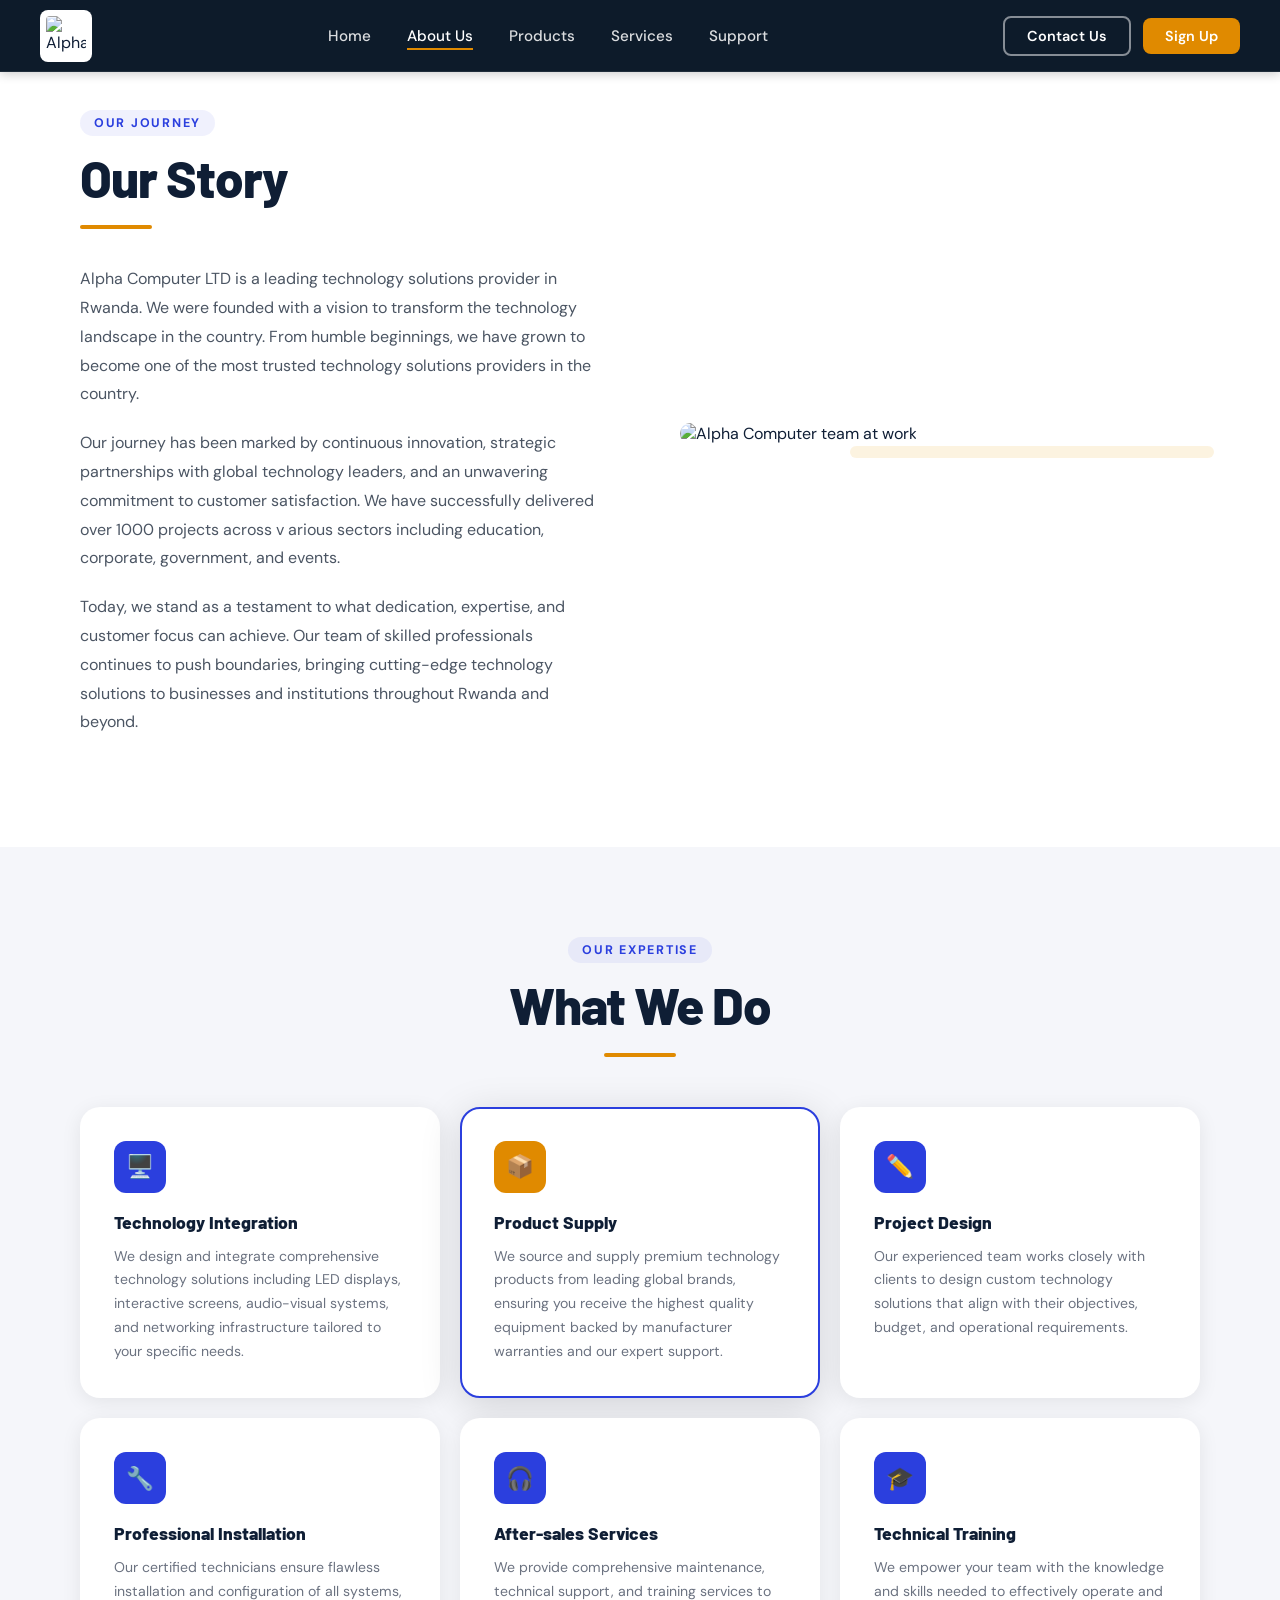
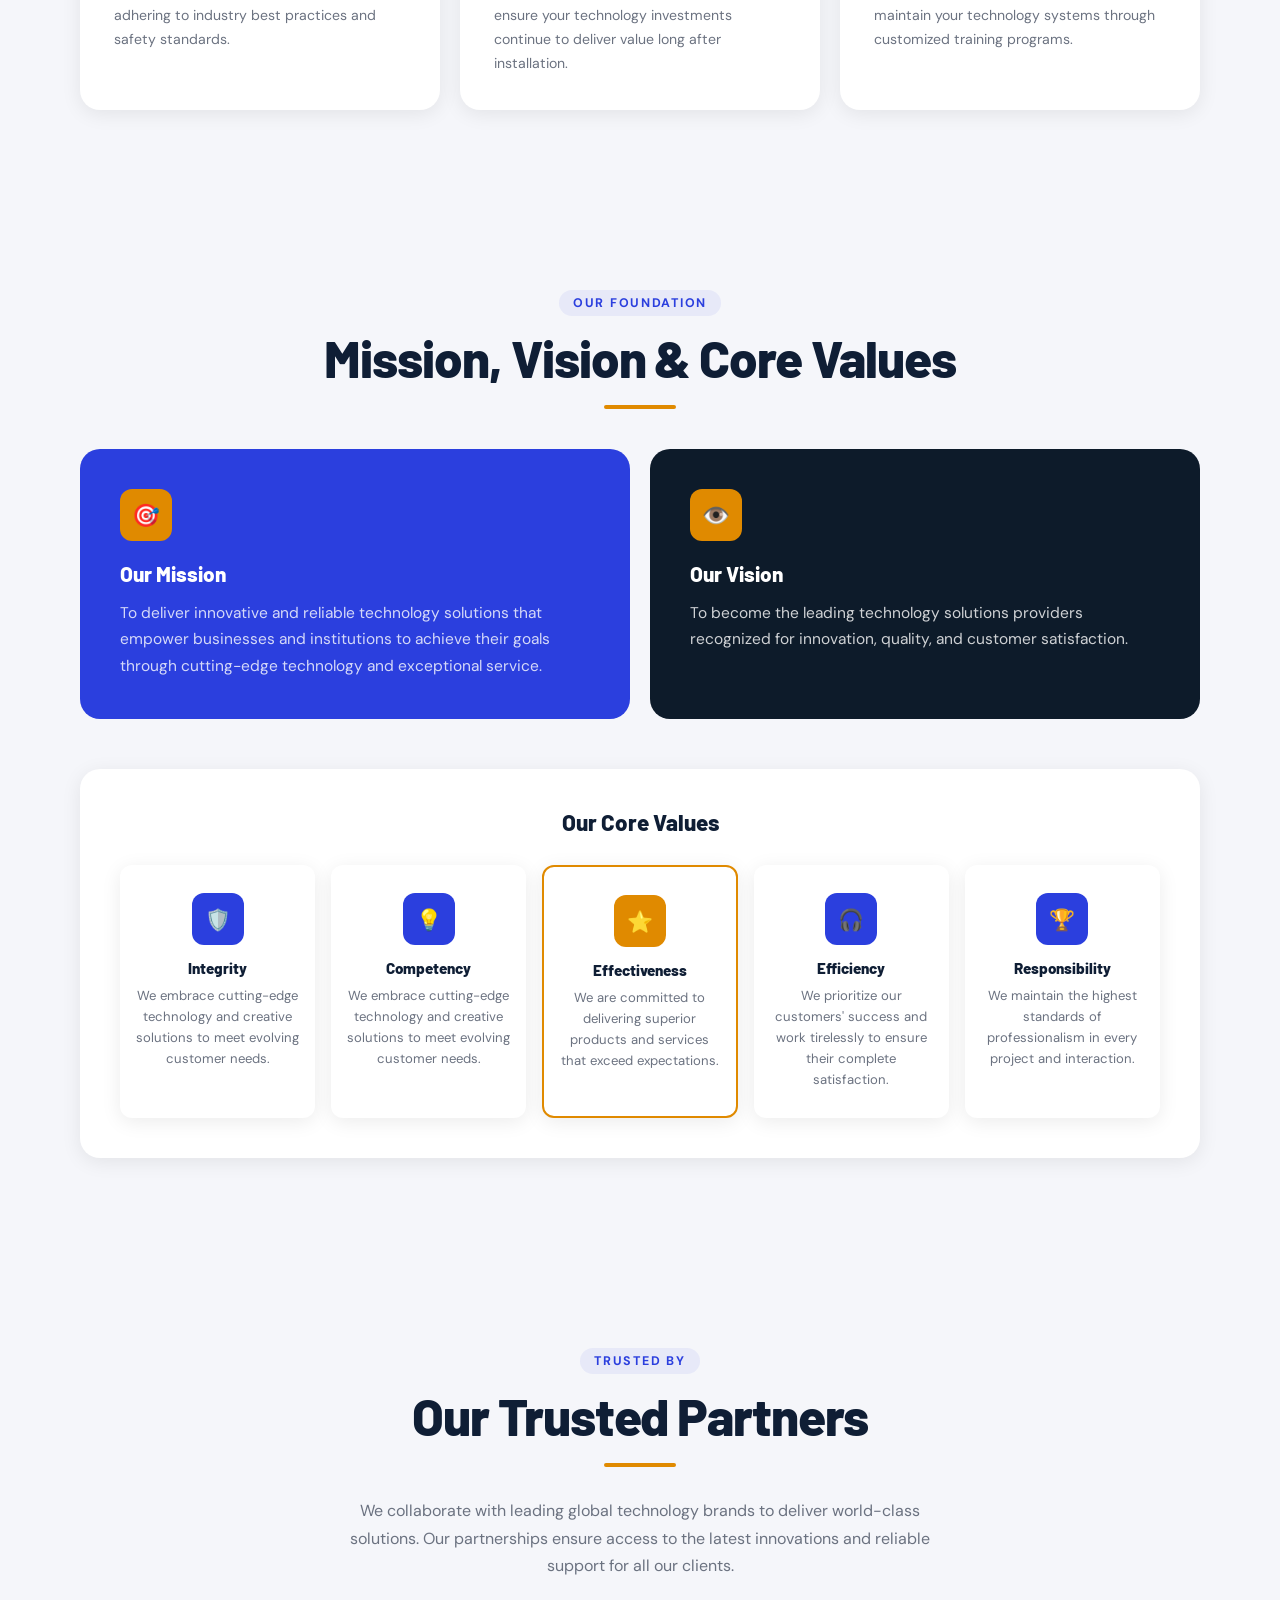
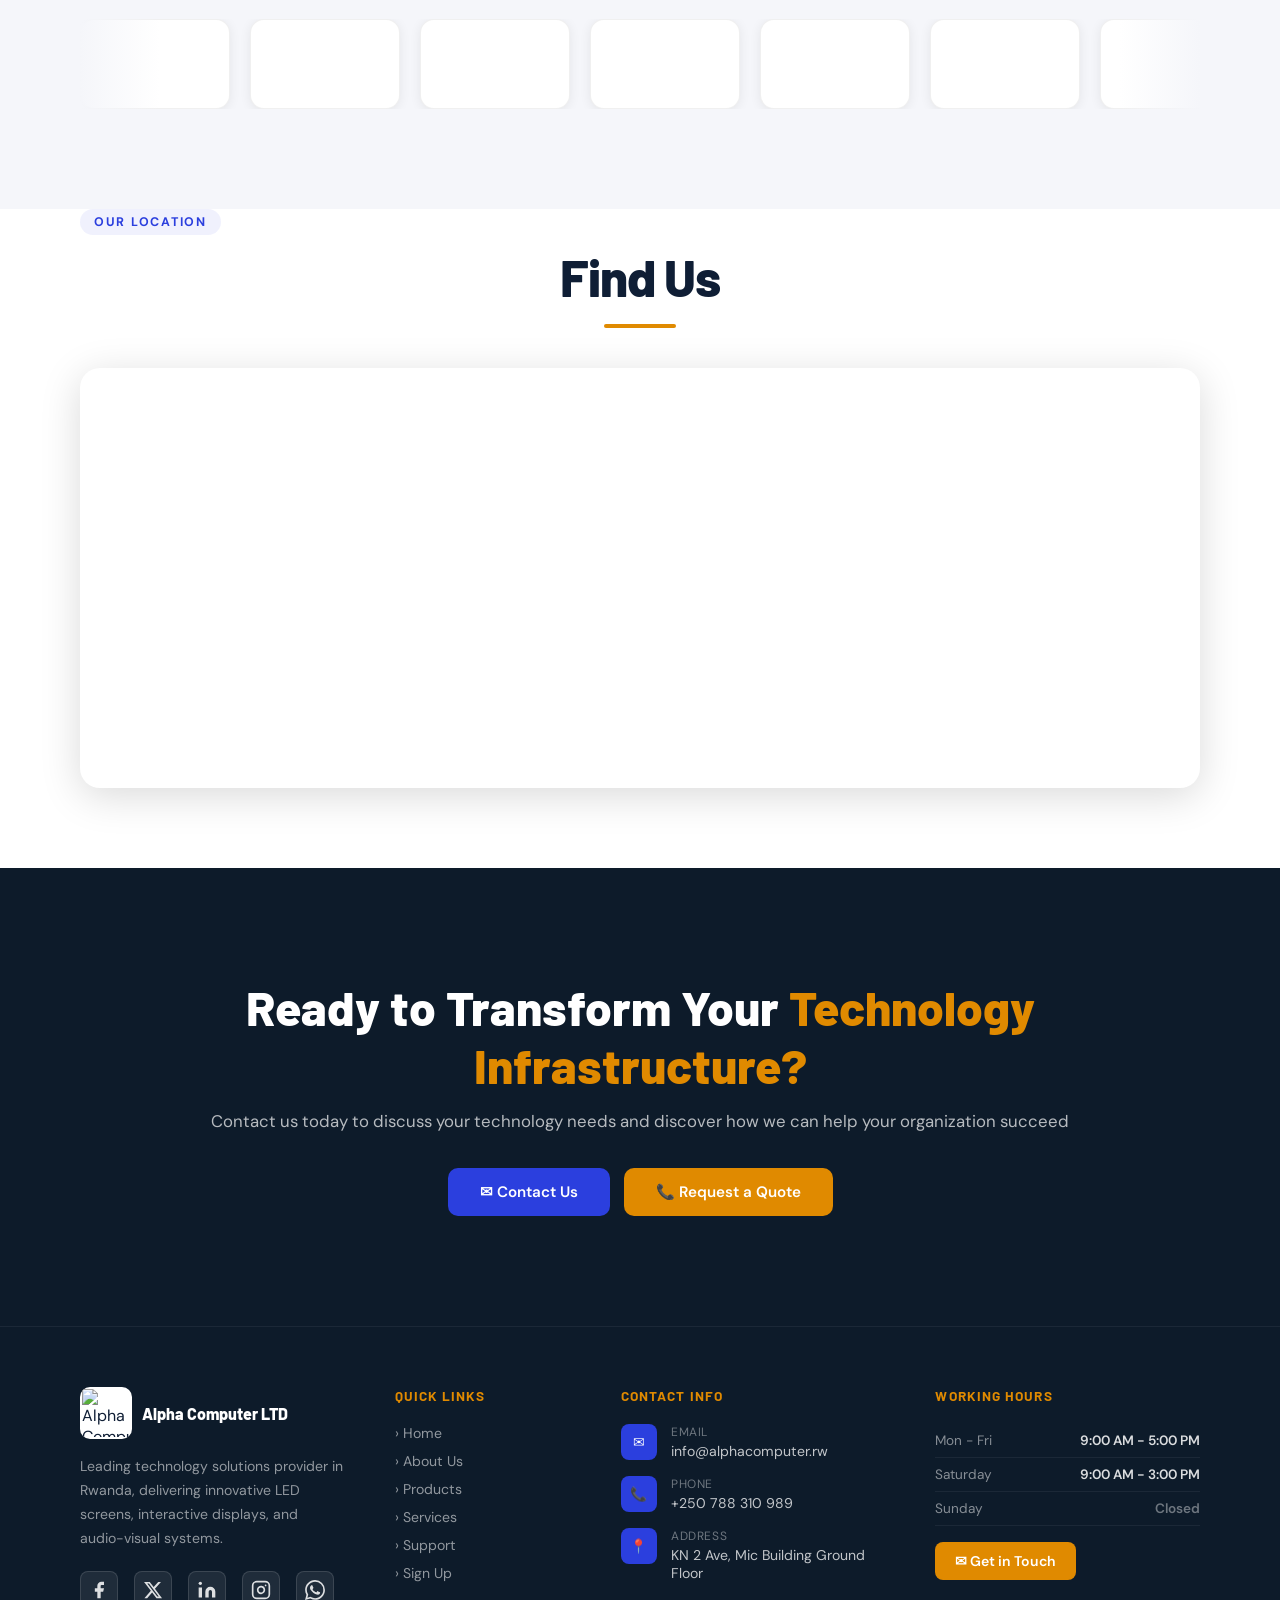
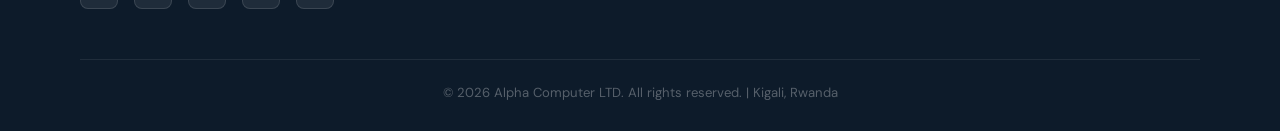
==== about.html @ 70de77bc "Add files via upload" ====
<!DOCTYPE html>
<html lang="en">
<head>
  <meta charset="UTF-8"/>
  <meta name="viewport" content="width=device-width, initial-scale=1.0"/>
  <title>About Us | Alpha Computer LTD - AV Integration Company in Rwanda</title>
  <meta name="description" content="Learn about Alpha Computer LTD , Rwanda's leading AV system integration company with 22+ years of experience, 1000+ completed projects, and partnerships with global technology brands like Cisco, Bosch, and Sennheiser."/>
  <meta name="keywords" content="Alpha Computer LTD about, AV company Rwanda, technology solutions provider Kigali, Alpha Computer LTD, audio visual company Rwanda"/>
  <meta name="robots" content="index, follow"/>
  <meta name="author" content="Alpha Computer LTD"/>
  <link rel="canonical" href="https://www.alphacomputer.rw/about.html"/>

  <!-- Open Graph -->
  <meta property="og:type" content="website"/>
  <meta property="og:url" content="https://www.alphacomputer.rw/about.html"/>
  <meta property="og:title" content="About Alpha Computer LTD | Rwanda's AV Integration Experts"/>
  <meta property="og:description" content="22+ years of experience delivering AV, networking, and technology solutions to 500+ corporate clients across Rwanda and East Africa."/>
  <meta property="og:image" content="https://www.alphacomputer.rw/images/about us.jpg"/>
  <meta property="og:site_name" content="Alpha Computer LTD"/>

  <!-- Twitter Card -->
  <meta name="twitter:card" content="summary_large_image"/>
  <meta name="twitter:title" content="About Alpha Computer LTD | Rwanda's AV Integration Experts"/>
  <meta name="twitter:description" content="22+ years of experience. 1000+ projects. Rwanda's most trusted AV and technology solutions provider."/>
  <meta name="twitter:image" content="https://www.alphacomputer.rw/images/about us.jpg"/>

  <!-- AEO: Organization Schema -->
  <script type="application/ld+json">
  {
    "@context": "https://schema.org",
    "@type": "AboutPage",
    "name": "About Alpha Computer LTD",
    "url": "https://www.alphacomputer.rw/about.html",
    "description": "Alpha Computer LTD is Rwanda's leading AV system integration and technology solutions provider with over 22 years of experience.",
    "mainEntity": {
      "@type": "Organization",
      "@id": "https://www.alphacomputer.rw/#organization",
      "name": "Alpha Computer LTD",
      "alternateName": "Alpha Computer LTD",
      "foundingDate": "2002",
      "numberOfEmployees": {"@type": "QuantitativeValue", "minValue": 10},
      "url": "https://www.alphacomputer.rw",
      "logo": "https://www.alphacomputer.rw/images/logo2.jpg",
      "telephone": "+250788310989",
      "email": "info@alphacomputer.rw",
      "address": {
        "@type": "PostalAddress",
        "streetAddress": "KN 2 Ave, Mic Building Ground Floor",
        "addressLocality": "Kigali",
        "addressCountry": "RW"
      },
      "sameAs": [
        "https://www.facebook.com/profile.php?id=61554153129881",
        "https://twitter.com/alpha_computer_",
        "https://www.linkedin.com/in/alpha-computer-ltd-0b9b422a3/",
        "https://instagram.com/alphacomputer106"
      ]
    }
  }
  </script>
  <link rel="stylesheet" href="styles.css"/>
</head>
<body>

<div id="navbar-container"></div>
<div id="mobile-nav-container"></div>


<!-- PAGE HERO -->

<!-- OUR STORY -->
<section class="story-section">
  <div class="story-grid">
    <div class="about-text animate-on-scroll">
      <div class="section-label">OUR JOURNEY</div>
      <h2 class="section-title">Our Story</h2>
      <div class="section-divider"></div>
      <p>Alpha Computer LTD is a leading technology solutions provider in Rwanda. We were founded with a 
        vision to transform the technology landscape in the country. From humble beginnings, we have grown to become one of the most 
        trusted technology solutions providers in the country.</p>
      <p>Our journey has been marked by continuous innovation, strategic partnerships with global technology leaders, and an unwavering 
        commitment to customer satisfaction. We have successfully delivered over 1000 projects across v
        arious sectors including education, corporate, government, and events.</p>
      <p>Today, we stand as a testament to what dedication, expertise, and customer focus can achieve. Our team of skilled professionals 
        continues to push boundaries, bringing cutting-edge technology solutions to businesses and institutions throughout Rwanda and beyond.</p>
    </div>
    <div class="story-img-wrap animate-on-scroll">
      <img src="images/logo2.jpg" alt="Alpha Computer team at work"/>
    </div>
  </div>
</section>

<!-- WHAT WE DO -->
<section class="what-we-do">
  <div style="text-align:center">
    <div class="section-label">OUR EXPERTISE</div>
    <h2 class="section-title">What We Do</h2>
    <div class="section-divider center"></div>
  </div>
  <div class="expertise-grid">
    <div class="expertise-card animate-on-scroll">
      <div class="expertise-icon">🖥️</div>
      <h3>Technology Integration</h3>
      <p>We design and integrate comprehensive technology solutions including LED displays, interactive screens, audio-visual systems, and networking infrastructure tailored to your specific needs.</p>
    </div>
    <div class="expertise-card featured animate-on-scroll">
      <div class="expertise-icon">📦</div>
      <h3>Product Supply</h3>
      <p>We source and supply premium technology products from leading global brands, ensuring you receive the highest quality equipment backed by manufacturer warranties and our expert support.</p>
    </div>
    <div class="expertise-card animate-on-scroll">
      <div class="expertise-icon">✏️</div>
      <h3>Project Design</h3>
      <p>Our experienced team works closely with clients to design custom technology solutions that align with their objectives, budget, and operational requirements.</p>
    </div>
    <div class="expertise-card animate-on-scroll">
      <div class="expertise-icon">🔧</div>
      <h3>Professional Installation</h3>
      <p>Our certified technicians ensure flawless installation and configuration of all systems, adhering to industry best practices and safety standards.</p>
    </div>
    <div class="expertise-card animate-on-scroll">
      <div class="expertise-icon">🎧</div>
      <h3>After-sales Services</h3>
      <p>We provide comprehensive maintenance, technical support, and training services to ensure your technology investments continue to deliver value long after installation.</p>
    </div>
    <div class="expertise-card animate-on-scroll">
      <div class="expertise-icon">🎓</div>
      <h3>Technical Training</h3>
      <p>We empower your team with the knowledge and skills needed to effectively operate and maintain your technology systems through customized training programs.</p>
    </div>
  </div>
</section>

<!-- MISSION VISION VALUES -->
<section class="mvv-section">
  <div style="text-align:center">
    <div class="section-label">OUR FOUNDATION</div>
    <h2 class="section-title">Mission, Vision & Core Values</h2>
    <div class="section-divider center"></div>
  </div>
  <div class="mvv-cards" style="margin-top:40px">
    <div class="mvv-card mission animate-on-scroll">
      <div class="mvv-icon">🎯</div>
      <h3>Our Mission</h3>
      <p>To deliver innovative and reliable technology solutions that empower businesses and institutions to achieve their goals through cutting-edge technology and exceptional service.</p>
    </div>
    <div class="mvv-card vision animate-on-scroll">
      <div class="mvv-icon">👁️</div>
      <h3>Our Vision</h3>
      <p>To become the leading technology solutions providers recognized for innovation, quality, and customer satisfaction.</p>
    </div>
  </div>

  <div style="background:white;border-radius:var(--radius-lg);padding:40px;margin-top:30px;box-shadow:var(--shadow)">
    <h3 style="text-align:center;margin-bottom:30px;font-size:1.4rem">Our Core Values</h3>
    <div class="values-grid">
      <div class="value-card animate-on-scroll">
        <div class="value-icon">🛡️</div>
        <h4>Integrity</h4>
        <p>We embrace cutting-edge technology and creative solutions to meet evolving customer needs.</p>
      </div>
      <div class="value-card animate-on-scroll">
        <div class="value-icon">💡</div>
        <h4>Competency</h4>
        <p>We embrace cutting-edge technology and creative solutions to meet evolving customer needs.</p>
      </div>
      <div class="value-card animate-on-scroll" style="border:2px solid var(--orange)">
        <div class="value-icon" style="background:var(--orange)">⭐</div>
        <h4>Effectiveness</h4>
        <p>We are committed to delivering superior products and services that exceed expectations.</p>
      </div>
      <div class="value-card animate-on-scroll">
        <div class="value-icon">🎧</div>
        <h4>Efficiency</h4>
        <p>We prioritize our customers' success and work tirelessly to ensure their complete satisfaction.</p>
      </div>
      <div class="value-card animate-on-scroll">
        <div class="value-icon">🏆</div>
        <h4>Responsibility</h4>
        <p>We maintain the highest standards of professionalism in every project and interaction.</p>
      </div>
    </div>
  </div>
</section>





<!-- TRUSTED PARTNERS -->
<section class="partners-section" style="background:var(--gray-light)">
  <div class="section-label">TRUSTED BY</div>
  <h2 class="section-title">Our Trusted Partners</h2>
  <div class="section-divider center"></div>
  <p class="section-subtitle" style="text-align:center;margin:0 auto 10px">We collaborate with leading global technology brands to deliver world-class solutions. Our partnerships ensure access to the latest innovations and reliable support for all our clients.</p>
  <div class="partners-track-wrap" style="margin-top:40px">
    <div class="partners-track" id="partners-track"></div>
  </div>
</section>


<section class="map-section">
  <div class="section-label" style="text-align:center">OUR LOCATION</div>
  <h2 class="section-title" style="text-align:center">Find Us</h2>
  <div class="section-divider center"></div>
  <div class="map-container">
    <iframe
      src="https://www.google.com/maps/embed?pb=!1m18!1m12!1m3!1d127672.47939443773!2d30.01883!3d-1.94995!2m3!1f0!2f0!3f0!3m2!1i1024!2i768!4f13.1!3m3!1m2!1s0x19dca4258ed8e797%3A0xe4d5e0088bf8cdd2!2sKigali%2C%20Rwanda!5e0!3m2!1sen!2sus!4v1700000000000!5m2!1sen!2sus"
      allowfullscreen=""
      loading="lazy"
      referrerpolicy="no-referrer-when-downgrade">
    </iframe>
  </div>
</section>

<!-- CTA -->
<section class="cta-banner">
  <h2>Ready to Transform Your <span>Technology Infrastructure?</span></h2>
  <p>Contact us today to discuss your technology needs and discover how we can help your organization succeed</p>
  <div class="cta-btns">
    <a href="support.html"><button class="btn-primary" style="padding:14px 32px">✉ Contact Us</button></a>
    <a href="support.html"><button class="btn-secondary" style="padding:14px 32px">📞 Request a Quote</button></a>
  </div>
</section>



<div id="footer-container"></div>

<script src="shared.js"></script>
<script>
document.getElementById('navbar-container').innerHTML = getNavbar('About Us');
document.getElementById('footer-container').innerHTML = getFooter();
initNavbarScroll(false);
initScrollAnimations();

const partners = [
  { name: "Absen", logo: "images/partners/absen.png" },
  { name: "Horion", logo: "images/partners/horion.png" },
  { name: "HP", logo: "images/partners/hp.png" },
  { name: "LG", logo: "images/partners/lg.png" },
  { name: "Microsoft", logo: "images/partners/microsoft.png" },
  { name: "PeopleLink", logo: "images/partners/peoplelink.png" },
  { name: "Televic", logo: "images/partners/televic.png" },
  { name: "Turnstar", logo: "images/partners/turnstar.jpg" },
  { name: "Arthur Holm", logo: "images/partners/arthur_holm.jpg" },
  { name: "ITC", logo: "images/partners/itc.png" },
  { name: "Fohhn", logo: "images/partners/fohhn.jpg" },
  { name: "Tripleplay", logo: "images/partners/tripleplay.png" },
  { name: "Cisco", logo: "images/partners/cisco.png" },
  { name: "Bosch", logo: "images/partners/bosch.png" },
  { name: "Altman Lighting", logo: "images/partners/altman_lighting.png" },
];
const track = document.getElementById('partners-track');
[...partners, ...partners].forEach(p => {
  const div = document.createElement('div');
  div.className = 'partner-logo-card';
  div.innerHTML = `
    <img src="${p.logo}" alt="${p.name}" onerror="this.style.display='none';this.nextSibling.style.display='flex'"/>
    <span class="partner-fallback" style="display:none">${p.name}</span>
  `;
  track.appendChild(div);
});
</script>
</body>
</html>
---- styles.css ----
/* ===========================
   ALPHA COMPUTER LTD - STYLES
   =========================== */

@import url('https://fonts.googleapis.com/css2?family=Barlow:ital,wght@0,400;0,600;0,700;0,800;0,900;1,400&family=Barlow+Condensed:wght@700;800;900&family=DM+Sans:wght@300;400;500;600&display=swap');

:root {
  --blue-primary: #2B3FDE;
  --blue-dark: #0D1B2A;
  --blue-navy: #0f1e35;
  --blue-mid: #1a2f52;
  --orange: #E08A00;
  --orange-light: #F59E0B;
  --white: #ffffff;
  --gray-light: #F5F6FA;
  --gray-mid: #e8eaf0;
  --gray-text: #6b7280;
  --dark-text: #0f1e35;
  --radius: 12px;
  --radius-lg: 20px;
  --shadow: 0 4px 20px rgba(0,0,0,0.08);
  --shadow-lg: 0 8px 40px rgba(0,0,0,0.15);
  --transition: all 0.3s ease;
}

* { margin: 0; padding: 0; box-sizing: border-box; }

html { scroll-behavior: smooth; }

body {
  font-family: 'DM Sans', sans-serif;
  color: var(--dark-text);
  background: var(--white);
  overflow-x: hidden;
  padding-top: 0; /* navbar is fixed/overlay, no body offset needed */
}

h1, h2, h3, h4 {
  font-family: 'Barlow', sans-serif;
  font-weight: 800;
}

a { text-decoration: none; color: inherit; }

img { max-width: 100%; }

/* ===== NAVBAR ===== */
.navbar {
  position: fixed;
  top: 0; left: 0; right: 0;
  z-index: 1000;
  background: transparent;
  border-bottom: 1px solid transparent;
  padding: 0 40px;
  height: 72px;
  display: flex;
  align-items: center;
  justify-content: space-between;
  transition: background 0.4s ease, border-color 0.4s ease, box-shadow 0.4s ease, backdrop-filter 0.4s ease;
}

/* Frosted glass effect after 10px scroll (home page) */
.navbar.scrolled {
  background: rgba(13, 27, 42, 0.75);
  backdrop-filter: blur(16px);
  -webkit-backdrop-filter: blur(16px);
  border-bottom: 1px solid rgba(255,255,255,0.08);
  box-shadow: 0 4px 24px rgba(0,0,0,0.2);
}

/* Solid dark blue for inner pages */
.navbar.solid {
  background: var(--blue-dark);
  border-bottom: 1px solid rgba(255,255,255,0.08);
  box-shadow: 0 2px 10px rgba(0,0,0,0.2);
}
.navbar.solid .nav-links a { color: rgba(255,255,255,0.85); }
.navbar.solid .nav-links a:hover { color: white; }
.navbar.solid .nav-links a.active { color: white; }
.navbar.solid .nav-links a.active::after { background: var(--orange); }
.navbar.solid .nav-links a::after { background: var(--orange); }
.navbar.solid .btn-contact { border-color: rgba(255,255,255,0.5); color: white; }
.navbar.solid .btn-contact:hover { background: rgba(255,255,255,0.15); color: white; }
.navbar.solid .hamburger span { background: white; }

.nav-logo { display: flex; align-items: center; gap: 10px; }
.nav-logo img {
  height: 48px;
  width: 48px;
  object-fit: contain;
  border-radius: 8px;
  background: white;
  padding: 4px;
}
.nav-logo-text {
  font-family: 'Barlow', sans-serif;
  font-weight: 800;
  font-size: 1.1rem;
  color: var(--blue-primary);
  line-height: 1.1;
}
.nav-logo-text span { display: block; font-size: 0.65rem; color: var(--gray-text); font-weight: 400; }

.nav-links {
  display: flex;
  gap: 36px;
  list-style: none;
  align-items: center;
}

.nav-links a {
  font-size: 0.95rem;
  font-weight: 500;
  color: var(--dark-text);
  transition: var(--transition);
  position: relative;
}

.nav-links a::after {
  content: '';
  position: absolute;
  bottom: -4px; left: 0;
  width: 0; height: 2px;
  background: var(--blue-primary);
  transition: width 0.3s ease;
}

.nav-links a:hover::after,
.nav-links a.active::after { width: 100%; }

.nav-links a.active { color: var(--blue-primary); }

/* HOME PAGE ONLY — white nav links over hero image */
.navbar.home-page .nav-links a { color: rgba(255,255,255,0.92); }
.navbar.home-page .nav-links a:hover { color: white; }
.navbar.home-page .nav-links a.active { color: white; }
.navbar.home-page .nav-links a.active::after { background: var(--blue-primary); }
.navbar.home-page .btn-contact {
  border-color: rgba(255,255,255,0.6);
  color: white;
}
.navbar.home-page .btn-contact:hover { background: rgba(255,255,255,0.15); color: white; }
.navbar.home-page .hamburger span { background: white; }

.nav-actions { display: flex; gap: 12px; align-items: center; }

.btn-contact {
  padding: 9px 22px;
  border: 2px solid var(--dark-text);
  border-radius: 8px;
  font-size: 0.9rem;
  font-weight: 600;
  cursor: pointer;
  transition: var(--transition);
  background: transparent;
  color: var(--dark-text);
  font-family: 'DM Sans', sans-serif;
}

.btn-contact:hover { background: var(--dark-text); color: white; }

.btn-login {
  padding: 9px 22px;
  background: var(--orange);
  color: white;
  border: none;
  border-radius: 8px;
  font-size: 0.9rem;
  font-weight: 600;
  cursor: pointer;
  transition: var(--transition);
  font-family: 'DM Sans', sans-serif;
}

.btn-login:hover { background: #c97a00; transform: translateY(-1px); }

.hamburger {
  display: none;
  flex-direction: column;
  gap: 5px;
  cursor: pointer;
  padding: 4px;
}

.hamburger span {
  display: block;
  width: 24px; height: 2px;
  background: var(--dark-text);
  transition: var(--transition);
}

.navbar.dark .hamburger span { background: white; }

/* ===== HERO SECTION ===== */
.hero {
  position: relative;
  height: 100vh;
  min-height: 600px;
  overflow: hidden;
  display: flex;
  align-items: center;
}

/* Hero content pushed down slightly so text clears the navbar */
.hero-content {
  position: relative;
  z-index: 2;
  padding: 72px 80px 0;
  max-width: 700px;
}

.hero-slides { position: absolute; inset: 0; }

.hero-slide {
  position: absolute;
  inset: 0;
  background-size: cover;
  background-position: center;
  opacity: 0;
  transition: opacity 1s ease;
}

.hero-slide.active { opacity: 1; }

.hero-slide::after {
  content: '';
  position: absolute;
  inset: 0;
  background: linear-gradient(135deg, rgba(13,27,42,0.85) 0%, rgba(13,27,42,0.5) 60%, transparent 100%);
}

.hero-badge {
  display: inline-flex;
  align-items: center;
  gap: 10px;
  background: var(--orange);
  color: white;
  padding: 8px 16px;
  border-radius: 8px;
  font-size: 0.8rem;
  font-weight: 700;
  letter-spacing: 0.05em;
  text-transform: uppercase;
  margin-bottom: 20px;
}

.hero-badge .badge-icon {
  width: 28px; height: 28px;
  background: rgba(255,255,255,0.2);
  border-radius: 6px;
  display: flex;
  align-items: center;
  justify-content: center;
  font-size: 1rem;
}

.hero h1 {
  font-family: 'Barlow Condensed', sans-serif;
  font-size: clamp(3.5rem, 7vw, 6rem);
  font-weight: 900;
  color: white;
  line-height: 0.95;
  margin-bottom: 20px;
  text-transform: uppercase;
}

.hero p {
  font-size: 1.1rem;
  color: rgba(255,255,255,0.85);
  margin-bottom: 36px;
  line-height: 1.6;
  max-width: 500px;
}

.hero-btns { display: flex; gap: 14px; flex-wrap: wrap; }

.btn-primary {
  padding: 14px 28px;
  background: var(--blue-primary);
  color: white;
  border: none;
  border-radius: 10px;
  font-size: 0.95rem;
  font-weight: 600;
  cursor: pointer;
  transition: var(--transition);
  display: inline-flex;
  align-items: center;
  gap: 8px;
  font-family: 'DM Sans', sans-serif;
}

.btn-primary:hover { background: #1f31c7; transform: translateY(-2px); box-shadow: 0 8px 24px rgba(43,63,222,0.4); }

.btn-secondary {
  padding: 14px 28px;
  background: var(--orange);
  color: white;
  border: none;
  border-radius: 10px;
  font-size: 0.95rem;
  font-weight: 600;
  cursor: pointer;
  transition: var(--transition);
  display: inline-flex;
  align-items: center;
  gap: 8px;
  font-family: 'DM Sans', sans-serif;
}

.btn-secondary:hover { background: #c97a00; transform: translateY(-2px); }

/* Slide indicators */
.hero-indicators {
  position: absolute;
  right: 40px;
  top: 50%;
  transform: translateY(-50%);
  z-index: 3;
  display: flex;
  flex-direction: column;
  gap: 12px;
  align-items: flex-end;
}

.hero-indicator {
  display: flex;
  align-items: center;
  gap: 10px;
  cursor: pointer;
  opacity: 0.5;
  transition: var(--transition);
}

.hero-indicator.active { opacity: 1; }

.hero-indicator span {
  font-size: 0.75rem;
  font-weight: 600;
  color: white;
  white-space: nowrap;
}

.hero-indicator-line {
  width: 30px; height: 2px;
  background: rgba(255,255,255,0.4);
  transition: var(--transition);
}

.hero-indicator.active .hero-indicator-line {
  background: var(--orange);
  width: 50px;
}

/* ===== SECTION COMMONS ===== */
.section { padding: 90px 80px; }

.section-label {
  font-size: 0.78rem;
  font-weight: 700;
  letter-spacing: 0.14em;
  text-transform: uppercase;
  color: var(--blue-primary);
  margin-bottom: 14px;
  display: inline-block;
  background: rgba(43,63,222,0.07);
  padding: 5px 14px;
  border-radius: 100px;
}

.section-label.orange { color: var(--orange); }

.section-title {
  font-size: clamp(2.2rem, 4.5vw, 3.2rem);
  font-weight: 800;
  color: var(--dark-text);
  margin-bottom: 20px;
  line-height: 1.08;
  letter-spacing: -0.02em;
}

.section-title .accent { color: var(--blue-primary); }

.section-divider {
  width: 72px; height: 4px;
  background: var(--orange);
  margin-bottom: 36px;
  border-radius: 2px;
}

.section-divider.center { margin: 0 auto 30px; }

.section-subtitle {
  font-size: 1rem;
  color: var(--gray-text);
  max-width: 600px;
  line-height: 1.7;
}

/* ===== ABOUT SECTION ===== */
.about-section {
  padding: 110px 80px;
  background: white;
}

.about-grid {
  display: grid;
  grid-template-columns: 1fr 1fr;
  gap: 80px;
  align-items: center;
}

.about-image-wrap {
  position: relative;
}

.about-image-wrap img {
  width: 100%;
  border-radius: var(--radius-lg);
  object-fit: cover;
  height: 480px;
}

.about-image-wrap::before {
  content: '';
  position: absolute;
  bottom: -16px; right: -16px;
  width: 80%; height: 80%;
  background: var(--orange-light);
  border-radius: var(--radius-lg);
  z-index: -1;
  opacity: 0.15;
}

.about-text p {
  font-size: 1rem;
  color: #4b5563;
  line-height: 1.8;
  margin-bottom: 20px;
}

.about-link {
  display: inline-flex;
  align-items: center;
  gap: 8px;
  color: var(--blue-primary);
  font-weight: 700;
  font-size: 0.95rem;
  transition: var(--transition);
}

.about-link:hover { gap: 14px; }

/* ===== INDUSTRIES ===== */
.industries-section {
  padding: 100px 80px;
  background: var(--gray-light);
}

.industries-grid {
  display: grid;
  grid-template-columns: repeat(4, 1fr);
  gap: 16px;
}

.industry-card {
  background: white;
  border-radius: var(--radius);
  padding: 28px 20px;
  display: flex;
  flex-direction: column;
  align-items: center;
  gap: 14px;
  cursor: pointer;
  transition: var(--transition);
  border: 2px solid transparent;
  text-align: center;
}

.industry-card:hover {
  border-color: var(--blue-primary);
  transform: translateY(-4px);
  box-shadow: var(--shadow-lg);
}

.industry-icon {
  width: 52px; height: 52px;
  background: var(--blue-primary);
  border-radius: 12px;
  display: flex;
  align-items: center;
  justify-content: center;
  font-size: 1.4rem;
}

.industry-card span {
  font-size: 0.9rem;
  font-weight: 600;
  color: var(--dark-text);
}

/* ===== PRODUCTS DARK SECTION ===== */
.products-dark {
  background: var(--blue-dark);
  padding: 90px 80px;
}

.products-dark .section-label { color: var(--orange); }
.products-dark .section-title { color: white; }
.products-dark .section-divider { background: var(--blue-primary); }

.products-grid {
  display: grid;
  grid-template-columns: repeat(3, 1fr);
  gap: 20px;
  margin-top: 50px;
}

.product-card {
  position: relative;
  border-radius: var(--radius-lg);
  overflow: hidden;
  cursor: pointer;
  transition: var(--transition);
  background: rgba(255,255,255,0.05);
}

.product-card:hover { transform: translateY(-6px); box-shadow: 0 20px 50px rgba(0,0,0,0.4); }

.product-card-img {
  width: 100%;
  height: 220px;
  object-fit: cover;
  display: block;
}

.product-card-img-placeholder {
  width: 100%;
  height: 220px;
  background: linear-gradient(135deg, #1a2f52, #2B3FDE);
  display: flex;
  align-items: center;
  justify-content: center;
  font-size: 3rem;
}

.product-card-body {
  padding: 24px;
  background: rgba(255,255,255,0.04);
}

.product-card-icon {
  width: 44px; height: 44px;
  border-radius: 10px;
  display: flex;
  align-items: center;
  justify-content: center;
  font-size: 1.2rem;
  margin-bottom: 12px;
}

.product-card-body h3 { font-size: 1.2rem; color: white; margin-bottom: 8px; }
.product-card-body p { font-size: 0.88rem; color: rgba(255,255,255,0.65); line-height: 1.6; }

/* Hide overlay style */
.product-card-overlay { display: none; }

.products-cta {
  text-align: center;
  margin-top: 50px;
}

/* ===== MISSION VISION ===== */
.mvv-section { padding: 90px 80px; background: var(--gray-light); }

.mvv-cards {
  display: grid;
  grid-template-columns: 1fr 1fr;
  gap: 20px;
  margin-bottom: 50px;
}

.mvv-card {
  border-radius: var(--radius-lg);
  padding: 40px;
  position: relative;
  overflow: hidden;
}

.mvv-card.mission { background: var(--blue-primary); }
.mvv-card.vision { background: var(--blue-dark); }

.mvv-icon {
  width: 52px; height: 52px;
  background: var(--orange);
  border-radius: 12px;
  display: flex;
  align-items: center;
  justify-content: center;
  font-size: 1.4rem;
  margin-bottom: 20px;
}

.mvv-card h3 { color: white; font-size: 1.3rem; margin-bottom: 14px; }
.mvv-card p { color: rgba(255,255,255,0.8); line-height: 1.7; font-size: 0.97rem; }

.values-grid {
  display: grid;
  grid-template-columns: repeat(5, 1fr);
  gap: 16px;
}

.value-card {
  background: white;
  border-radius: var(--radius);
  padding: 28px 16px;
  text-align: center;
  box-shadow: var(--shadow);
  transition: var(--transition);
}

.value-card:hover { transform: translateY(-4px); box-shadow: var(--shadow-lg); }

.value-icon {
  width: 52px; height: 52px;
  background: var(--blue-primary);
  border-radius: 12px;
  display: flex;
  align-items: center;
  justify-content: center;
  font-size: 1.3rem;
  margin: 0 auto 14px;
}

.value-card h4 { font-size: 0.95rem; margin-bottom: 8px; }
.value-card p { font-size: 0.82rem; color: var(--gray-text); line-height: 1.6; }

/* ===== STATS ===== */
.stats-section {
  background: var(--blue-primary);
  padding: 110px 80px;
  text-align: center;
}

.stats-section .section-label { color: var(--orange); }
.stats-section .section-title { color: white; }
.stats-section .section-divider { background: rgba(255,255,255,0.5); margin: 0 auto 50px; }

.stats-grid {
  display: grid;
  grid-template-columns: repeat(4, 1fr);
  gap: 40px;
}

.stat-item {
  display: flex;
  flex-direction: column;
  align-items: center;
}

.stat-number {
  font-family: 'Barlow Condensed', sans-serif;
  font-size: 4rem;
  font-weight: 900;
  color: white;
  line-height: 1;
  margin-bottom: 10px;
}

.stat-label { font-size: 0.9rem; color: rgba(255,255,255,0.7); }

/* ===== PARTNERS ===== */
.partners-section { padding: 100px 80px; background: var(--gray-light); text-align: center; }

.partners-track-wrap {
  overflow: hidden;
  margin-top: 50px;
  position: relative;
}

.partners-track-wrap::before,
.partners-track-wrap::after {
  content: '';
  position: absolute;
  top: 0; bottom: 0;
  width: 80px;
  z-index: 2;
}

.partners-track-wrap::before { left: 0; background: linear-gradient(to right, var(--gray-light), transparent); }
.partners-track-wrap::after { right: 0; background: linear-gradient(to left, var(--gray-light), transparent); }

.partners-track {
  display: flex;
  gap: 20px;
  animation: scroll-partners 20s linear infinite;
  width: max-content;
}

.partners-track:hover { animation-play-state: paused; }

@keyframes scroll-partners {
  from { transform: translateX(0); }
  to { transform: translateX(-50%); }
}

.partner-logo-card {
  background: white;
  border-radius: 14px;
  padding: 18px 28px;
  min-width: 150px;
  height: 90px;
  display: flex;
  align-items: center;
  justify-content: center;
  box-shadow: 0 2px 12px rgba(0,0,0,0.07);
  flex-shrink: 0;
  transition: box-shadow 0.3s ease, transform 0.3s ease;
  border: 1px solid rgba(0,0,0,0.06);
  overflow: hidden;
}

.partner-logo-card:hover {
  box-shadow: 0 6px 24px rgba(0,0,0,0.12);
  transform: translateY(-2px);
}

.partner-logo-card img {
  max-width: 120px;
  max-height: 55px;
  width: auto;
  height: auto;
  object-fit: contain;
  transition: transform 0.3s ease;
}

.partner-logo-card:hover img { transform: scale(1.05); }

.partner-fallback {
  font-weight: 700;
  font-size: 0.95rem;
  color: var(--dark-text);
  white-space: nowrap;
}

/* Keep old .partner-logo for fallback */
.partner-logo {
  background: white;
  border-radius: 12px;
  padding: 20px 32px;
  min-width: 160px;
  height: 80px;
  display: flex;
  align-items: center;
  justify-content: center;
  box-shadow: var(--shadow);
  font-weight: 800;
  font-size: 1.1rem;
  color: var(--dark-text);
  white-space: nowrap;
  flex-shrink: 0;
}

/* ===== CTA BANNER ===== */
.cta-banner {
  background: var(--blue-dark);
  padding: 110px 80px;
  text-align: center;
}

.cta-banner h2 {
  font-size: clamp(2rem, 4vw, 3rem);
  color: white;
  margin-bottom: 16px;
}

.cta-banner h2 span { color: var(--orange); }

.cta-banner p { color: rgba(255,255,255,0.7); margin-bottom: 36px; font-size: 1.05rem; }

.cta-btns { display: flex; gap: 14px; justify-content: center; flex-wrap: wrap; }

/* ===== FOOTER ===== */
.footer {
  background: var(--blue-dark);
  border-top: 1px solid rgba(255,255,255,0.06);
  padding: 60px 80px 30px;
}

.footer-grid {
  display: grid;
  grid-template-columns: 1.5fr 1fr 1.5fr 1.5fr;
  gap: 50px;
  margin-bottom: 50px;
}

.footer-brand p {
  color: rgba(255,255,255,0.55);
  font-size: 0.88rem;
  line-height: 1.7;
  margin: 16px 0 20px;
}

.footer-logo {
  width: 56px; height: 56px;
  background: white;
  border-radius: 10px;
  display: flex;
  align-items: center;
  justify-content: center;
  font-size: 1.5rem;
  font-weight: 900;
  color: var(--blue-primary);
}

.social-links { display: flex; gap: 16px; align-items: center; }

.social-link {
  width: 38px; height: 38px;
  background: rgba(255,255,255,0.08);
  border-radius: 8px;
  display: flex;
  align-items: center;
  justify-content: center;
  color: rgba(255,255,255,0.85);
  text-decoration: none;
  transition: all 0.25s ease;
  cursor: pointer;
  border: 1px solid rgba(255,255,255,0.12);
}

.social-link:hover {
  background: rgba(255,255,255,0.2);
  color: white;
  transform: translateY(-2px);
  border-color: rgba(255,255,255,0.25);
}

.social-link svg {
  display: block;
}

.footer-col h4 {
  color: var(--orange);
  font-size: 0.85rem;
  font-weight: 700;
  text-transform: uppercase;
  letter-spacing: 0.08em;
  margin-bottom: 20px;
}

.footer-links { list-style: none; display: flex; flex-direction: column; gap: 10px; }

.footer-links a {
  color: rgba(255,255,255,0.55);
  font-size: 0.88rem;
  transition: var(--transition);
  display: flex;
  align-items: center;
  gap: 6px;
}

.footer-links a:hover { color: white; padding-left: 4px; }

.footer-contact-item {
  display: flex;
  align-items: flex-start;
  gap: 14px;
  margin-bottom: 16px;
}

.footer-contact-icon {
  width: 36px; height: 36px;
  background: var(--blue-primary);
  border-radius: 8px;
  display: flex;
  align-items: center;
  justify-content: center;
  font-size: 0.85rem;
  color: white;
  flex-shrink: 0;
}

.footer-contact-item .label {
  font-size: 0.75rem;
  color: rgba(255,255,255,0.4);
  text-transform: uppercase;
  letter-spacing: 0.05em;
}

.footer-contact-item .value {
  font-size: 0.88rem;
  color: rgba(255,255,255,0.75);
  margin-top: 2px;
}

.footer-hours-row {
  display: flex;
  justify-content: space-between;
  padding: 8px 0;
  border-bottom: 1px solid rgba(255,255,255,0.06);
  font-size: 0.85rem;
}

.footer-hours-row .day { color: rgba(255,255,255,0.5); }
.footer-hours-row .time { color: rgba(255,255,255,0.85); font-weight: 600; }

.footer-get-touch {
  display: inline-flex;
  align-items: center;
  gap: 8px;
  background: var(--orange);
  color: white;
  padding: 10px 20px;
  border-radius: 8px;
  font-size: 0.88rem;
  font-weight: 600;
  margin-top: 16px;
  cursor: pointer;
  transition: var(--transition);
}

.footer-get-touch:hover { background: #c97a00; }

.footer-bottom {
  border-top: 1px solid rgba(255,255,255,0.08);
  padding-top: 24px;
  text-align: center;
  color: rgba(255,255,255,0.3);
  font-size: 0.82rem;
}

/* ===== PAGE HERO (inner pages) ===== */
.page-hero {
  background: var(--gray-light);
  padding: 95px 80px 32px;
  text-align: center;
  position: relative;
  overflow: hidden;
}

.page-hero::before {
  content: '';
  position: absolute;
  inset: 0;
  background: url("data:image/svg+xml,%3Csvg width='60' height='60' viewBox='0 0 60 60' xmlns='http://www.w3.org/2000/svg'%3E%3Cg fill='none' fill-rule='evenodd'%3E%3Cg fill='%232B3FDE' fill-opacity='0.08'%3E%3Cpath d='M36 34v-4h-2v4h-4v2h4v4h2v-4h4v-2h-4zm0-30V0h-2v4h-4v2h4v4h2V6h4V4h-4zM6 34v-4H4v4H0v2h4v4h2v-4h4v-2H6zM6 4V0H4v4H0v2h4v4h2V6h4V4H6z'/%3E%3C/g%3E%3C/g%3E%3C/svg%3E");
}

.page-hero .section-label { color: var(--blue-primary); background: rgba(43,63,222,0.07); }
.page-hero .section-title { color: var(--dark-text); max-width: 700px; margin: 0 auto 12px; font-size: clamp(1.8rem, 3.5vw, 2.4rem); }
.page-hero .section-subtitle { color: var(--gray-text); margin: 0 auto; text-align: center; font-size: 0.97rem; max-width: 580px; }
.page-hero .section-divider { margin: 0 auto 20px; }

/* ===== PRODUCTS PAGE ===== */
.filter-bar {
  position: sticky;
  top: 72px;
  z-index: 100;
  background: white;
  border-bottom: 1px solid var(--gray-mid);
  padding: 16px 80px;
  display: flex;
  gap: 12px;
  flex-wrap: wrap;
}

.filter-btn {
  display: inline-flex;
  align-items: center;
  gap: 8px;
  padding: 9px 18px;
  border-radius: 50px;
  border: 1.5px solid var(--gray-mid);
  background: white;
  font-size: 0.88rem;
  font-weight: 500;
  cursor: pointer;
  transition: var(--transition);
  font-family: 'DM Sans', sans-serif;
  color: var(--dark-text);
}

.filter-btn:hover { border-color: var(--blue-primary); color: var(--blue-primary); }

.filter-btn.active {
  background: var(--blue-primary);
  color: white;
  border-color: var(--blue-primary);
}

.all-solutions { padding: 80px 80px 60px; background: var(--gray-light); }

.solutions-grid {
  display: grid;
  grid-template-columns: repeat(3, 1fr);
  gap: 24px;
  margin-top: 40px;
}

.solution-card {
  background: white;
  border-radius: var(--radius-lg);
  overflow: hidden;
  box-shadow: var(--shadow);
  transition: var(--transition);
  cursor: pointer;
}

.solution-card:hover { transform: translateY(-6px); box-shadow: var(--shadow-lg); }

.solution-card-img {
  width: 100%;
  height: 200px;
  object-fit: cover;
  background: linear-gradient(135deg, #1a2f52, #2B3FDE);
  display: flex;
  align-items: center;
  justify-content: center;
  font-size: 3rem;
}

.solution-card-body { padding: 24px; }

.solution-card-icon {
  width: 40px; height: 40px;
  background: var(--blue-primary);
  border-radius: 10px;
  display: flex;
  align-items: center;
  justify-content: center;
  font-size: 1.1rem;
  margin-bottom: 12px;
}

.solution-card-body h3 { font-size: 1.1rem; margin-bottom: 8px; }
.solution-card-body p { font-size: 0.88rem; color: var(--gray-text); line-height: 1.6; margin-bottom: 14px; }

.solution-link {
  color: var(--blue-primary);
  font-weight: 700;
  font-size: 0.88rem;
  display: inline-flex;
  align-items: center;
  gap: 6px;
  transition: var(--transition);
}

.solution-link:hover { gap: 10px; }

/* Product detail cards */
.product-detail-section { padding: 70px 80px; background: var(--gray-light); }

.product-detail-grid {
  display: grid;
  grid-template-columns: repeat(3, 1fr);
  gap: 24px;
  margin-top: 50px;
}

.product-detail-card {
  background: white;
  border-radius: var(--radius-lg);
  overflow: hidden;
  box-shadow: var(--shadow);
}

.product-detail-card img {
  width: 100%;
  height: 200px;
  object-fit: cover;
  object-position: center;
  display: block;
}

.product-detail-card-body { padding: 24px; }

.product-category {
  font-size: 0.75rem;
  font-weight: 700;
  letter-spacing: 0.08em;
  text-transform: uppercase;
  color: var(--blue-primary);
  margin-bottom: 8px;
}

.product-detail-card h3 { font-size: 1.2rem; margin-bottom: 10px; }
.product-detail-card p { font-size: 0.88rem; color: var(--gray-text); line-height: 1.6; margin-bottom: 16px; }

.specs-title { font-weight: 700; font-size: 0.88rem; margin-bottom: 10px; }

.specs-list { list-style: none; margin-bottom: 16px; }

.specs-list li {
  display: flex;
  align-items: center;
  gap: 8px;
  font-size: 0.85rem;
  color: #4b5563;
  margin-bottom: 6px;
}

.specs-list li::before {
  content: '✓';
  color: var(--blue-primary);
  font-weight: 700;
}

.use-tags { display: flex; gap: 8px; flex-wrap: wrap; margin-bottom: 16px; }

.use-tag {
  padding: 4px 12px;
  background: var(--gray-light);
  border-radius: 50px;
  font-size: 0.78rem;
  color: var(--dark-text);
}

.btn-quote {
  width: 100%;
  padding: 12px;
  background: var(--blue-primary);
  color: white;
  border: none;
  border-radius: 8px;
  font-size: 0.9rem;
  font-weight: 600;
  cursor: pointer;
  transition: var(--transition);
  font-family: 'DM Sans', sans-serif;
}

.btn-quote:hover { background: #1f31c7; }

/* Custom solution banner */
.custom-solution {
  background: linear-gradient(135deg, var(--blue-primary), #1a2f8a);
  padding: 70px 80px;
  text-align: center;
}

.custom-solution h2 { color: white; margin-bottom: 14px; font-size: 2.2rem; }
.custom-solution p { color: rgba(255,255,255,0.8); margin-bottom: 30px; }

.btn-yellow {
  display: inline-flex;
  align-items: center;
  gap: 8px;
  background: var(--orange);
  color: white;
  padding: 14px 28px;
  border-radius: 10px;
  font-weight: 600;
  font-size: 0.95rem;
  cursor: pointer;
  transition: var(--transition);
  border: none;
  font-family: 'DM Sans', sans-serif;
}

.btn-yellow:hover { background: #c97a00; transform: translateY(-2px); }

/* ===== ABOUT PAGE ===== */
.story-section { padding: 110px 80px 90px; background: white; }

.story-grid {
  display: grid;
  grid-template-columns: 1fr 1fr;
  gap: 80px;
  align-items: center;
}

.story-img-wrap {
  position: relative;
}

.story-img-wrap img {
  width: 100%;
  height: 460px;
  object-fit: cover;
  border-radius: var(--radius-lg);
}

.story-img-wrap::after {
  content: '';
  position: absolute;
  bottom: -14px; right: -14px;
  width: 70%; height: 60%;
  border-radius: var(--radius-lg);
  background: rgba(230, 155, 0, 0.12);
  z-index: -1;
}

.what-we-do { padding: 90px 80px; background: var(--gray-light); }

.expertise-grid {
  display: grid;
  grid-template-columns: repeat(3, 1fr);
  gap: 20px;
  margin-top: 50px;
}

.expertise-card {
  background: white;
  border-radius: var(--radius-lg);
  padding: 32px;
  box-shadow: var(--shadow);
  transition: var(--transition);
  border: 2px solid transparent;
}

.expertise-card:hover,
.expertise-card.featured {
  border-color: var(--blue-primary);
  transform: translateY(-4px);
  box-shadow: var(--shadow-lg);
}

.expertise-card.featured .expertise-icon { background: var(--orange); }

.expertise-icon {
  width: 52px; height: 52px;
  background: var(--blue-primary);
  border-radius: 12px;
  display: flex;
  align-items: center;
  justify-content: center;
  font-size: 1.4rem;
  margin-bottom: 18px;
}

.expertise-card h3 { font-size: 1.1rem; margin-bottom: 12px; }
.expertise-card p { font-size: 0.88rem; color: var(--gray-text); line-height: 1.7; }

/* Working hours about page */
.working-hours-section { padding: 80px; background: white; text-align: center; }

.hours-card {
  max-width: 600px;
  margin: 40px auto 0;
  background: var(--gray-light);
  border-radius: var(--radius-lg);
  overflow: hidden;
}

.hours-row {
  display: flex;
  align-items: center;
  justify-content: space-between;
  padding: 18px 28px;
  border-bottom: 1px solid var(--gray-mid);
}

.hours-row:last-child { border-bottom: none; }

.hours-row .day-wrap {
  display: flex;
  align-items: center;
  gap: 14px;
}

.hours-icon {
  width: 36px; height: 36px;
  border-radius: 8px;
  display: flex;
  align-items: center;
  justify-content: center;
  font-size: 0.9rem;
}

.hours-icon.active { background: var(--blue-primary); color: white; }
.hours-icon.closed { background: var(--gray-mid); color: var(--gray-text); }

.hours-row .day { font-weight: 500; font-size: 0.95rem; }
.hours-row .time { font-weight: 700; font-size: 0.95rem; }
.hours-row .time.closed-text { color: var(--gray-text); font-weight: 400; }

/* ===== SUPPORT PAGE ===== */
.support-content { padding: 110px 80px 80px; background: white; }

.support-grid {
  display: grid;
  grid-template-columns: 1fr 1.4fr;
  gap: 60px;
  align-items: start;
}

.contact-info-section {
  background: var(--gray-light);
  border-radius: var(--radius-lg);
  padding: 30px 24px;
}

.contact-item {
  display: flex;
  align-items: flex-start;
  gap: 16px;
  margin-bottom: 24px;
}

.contact-icon {
  width: 48px; height: 48px;
  background: var(--blue-primary);
  border-radius: 12px;
  display: flex;
  align-items: center;
  justify-content: center;
  font-size: 1.1rem;
  color: white;
  flex-shrink: 0;
}

.contact-item .label { font-size: 0.78rem; color: var(--gray-text); text-transform: uppercase; letter-spacing: 0.05em; }
.contact-item .value { font-weight: 600; font-size: 0.97rem; margin-top: 3px; }

.follow-us { margin: 30px 0; }
.follow-us h4 { font-size: 1rem; margin-bottom: 14px; }

.social-btns { display: flex; gap: 10px; }

.social-btn {
  width: 44px; height: 44px;
  background: #f0f2f5;
  border-radius: 10px;
  display: flex;
  align-items: center;
  justify-content: center;
  color: #2d3142;
  cursor: pointer;
  transition: all 0.25s ease;
  border: none;
  text-decoration: none;
  box-shadow: 0 2px 8px rgba(0,0,0,0.06);
}

.social-btn svg { display: block; }

.social-btn:hover {
  background: var(--blue-primary);
  color: white;
  transform: translateY(-3px);
  box-shadow: 0 8px 24px rgba(43,63,222,0.25);
}

.working-hours-support {
  background: var(--gray-light);
  border-radius: var(--radius);
  padding: 20px 24px;
}

.working-hours-support h4 {
  display: flex;
  align-items: center;
  gap: 10px;
  margin-bottom: 16px;
  font-size: 0.97rem;
}

.wh-row {
  display: flex;
  justify-content: space-between;
  font-size: 0.88rem;
  padding: 6px 0;
  border-bottom: 1px solid var(--gray-mid);
}

.wh-row:last-child { border-bottom: none; }
.wh-row .time { font-weight: 600; }
.wh-row .closed { color: var(--gray-text); }

/* Contact Form */
.contact-form-card {
  background: var(--gray-light);
  border-radius: var(--radius-lg);
  padding: 36px;
}

.contact-form-card h3 { font-size: 1.4rem; margin-bottom: 28px; }

.form-group { margin-bottom: 20px; }

.form-group label {
  display: block;
  font-size: 0.88rem;
  font-weight: 600;
  margin-bottom: 7px;
  color: var(--dark-text);
}

.form-group input,
.form-group textarea,
.form-group select {
  width: 100%;
  padding: 12px 16px;
  border: 1.5px solid var(--gray-mid);
  border-radius: 8px;
  font-size: 0.9rem;
  font-family: 'DM Sans', sans-serif;
  background: white;
  transition: var(--transition);
  color: var(--dark-text);
}

.form-group input:focus,
.form-group textarea:focus,
.form-group select:focus {
  outline: none;
  border-color: var(--blue-primary);
  box-shadow: 0 0 0 3px rgba(43,63,222,0.1);
}

.form-group textarea { resize: vertical; min-height: 130px; }

.char-count {
  font-size: 0.78rem;
  color: var(--gray-text);
  text-align: right;
  margin-top: 5px;
}

.btn-send {
  width: 100%;
  padding: 14px;
  background: var(--blue-primary);
  color: white;
  border: none;
  border-radius: 10px;
  font-size: 1rem;
  font-weight: 600;
  cursor: pointer;
  transition: var(--transition);
  display: flex;
  align-items: center;
  justify-content: center;
  gap: 8px;
  font-family: 'DM Sans', sans-serif;
}

.btn-send:hover { background: #1f31c7; transform: translateY(-2px); }

/* Map section */
.map-section { padding: 0 80px 80px; background: white; }

.map-section .section-title { text-align: center; }
.map-section .section-label { text-align: center; }
.map-section .section-divider { margin: 0 auto 40px; }

.map-container {
  border-radius: var(--radius-lg);
  overflow: hidden;
  box-shadow: var(--shadow-lg);
  height: 420px;
}

.map-container iframe { width: 100%; height: 100%; border: none; display: block; }

/* ===== LOGIN PAGE ===== */
.login-page {
  min-height: 100vh;
  background: var(--gray-light);
  display: flex;
  flex-direction: column;
  align-items: center;
  justify-content: center;
  padding: 100px 20px 40px;
  position: relative;
  overflow: hidden;
}

.login-page::before {
  content: none;
}

.login-card {
  background: white;
  border-radius: var(--radius-lg);
  padding: 48px 40px;
  width: 100%;
  max-width: 480px;
  position: relative;
  z-index: 1;
  box-shadow: 0 8px 40px rgba(0,0,0,0.10);
  border: 1px solid rgba(0,0,0,0.04);
}

.login-logo {
  text-align: center;
  margin-bottom: 28px;
}

.login-logo img {
  height: 64px;
  object-fit: contain;
}

.login-logo-text {
  margin-top: 8px;
  font-family: 'Barlow', sans-serif;
  font-weight: 800;
  font-size: 1rem;
  color: var(--blue-primary);
}

.login-card h2 {
  text-align: center;
  font-size: 1.8rem;
  margin-bottom: 6px;
}

.login-card .subtitle {
  text-align: center;
  color: var(--gray-text);
  font-size: 0.9rem;
  margin-bottom: 32px;
}

.btn-login-full {
  width: 100%;
  padding: 14px;
  background: var(--blue-primary);
  color: white;
  border: none;
  border-radius: 10px;
  font-size: 1rem;
  font-weight: 600;
  cursor: pointer;
  transition: var(--transition);
  display: flex;
  align-items: center;
  justify-content: center;
  gap: 8px;
  font-family: 'DM Sans', sans-serif;
  margin-top: 8px;
}

.btn-login-full:hover { background: #1f31c7; }

.login-footer-text {
  text-align: center;
  margin-top: 18px;
  font-size: 0.88rem;
  color: var(--gray-text);
}

.login-footer-text a { color: var(--blue-primary); font-weight: 600; }

.back-home {
  margin-top: 24px;
  color: var(--gray-text);
  font-size: 0.88rem;
  display: flex;
  align-items: center;
  gap: 6px;
  position: relative;
  z-index: 1;
  cursor: pointer;
  transition: var(--transition);
}

.back-home:hover { color: var(--dark-text); }

/* ===== RESPONSIVE ===== */
@media (max-width: 1100px) {
  .section, .about-section, .products-dark, .mvv-section,
  .stats-section, .partners-section, .cta-banner, .footer,
  .page-hero, .filter-bar, .all-solutions, .support-content,
  .map-section, .story-section, .what-we-do, .working-hours-section,
  .product-detail-section, .custom-solution {
    padding-left: 40px;
    padding-right: 40px;
  }
  .hero-content { padding: 0 40px; }
  .industries-grid { grid-template-columns: repeat(2, 1fr); }
  .values-grid { grid-template-columns: repeat(3, 1fr); }
  .footer-grid { grid-template-columns: 1fr 1fr; gap: 36px; }
}

@media (max-width: 900px) {
  .about-grid, .story-grid, .mvv-cards, .support-grid { grid-template-columns: 1fr; }
  .products-grid, .solutions-grid, .product-detail-grid,
  .expertise-grid { grid-template-columns: repeat(2, 1fr); }
  .stats-grid { grid-template-columns: repeat(2, 1fr); gap: 30px; }
  .values-grid { grid-template-columns: repeat(2, 1fr); }
  .navbar { padding: 0 20px; }
  .nav-links { display: none; }
  .hamburger { display: flex; }
  .nav-actions { display: none; }
}

@media (max-width: 600px) {
  .products-grid, .solutions-grid, .product-detail-grid,
  .expertise-grid, .industries-grid { grid-template-columns: 1fr; }
  .stats-grid { grid-template-columns: repeat(2, 1fr); }
  .values-grid { grid-template-columns: 1fr; }
  .footer-grid { grid-template-columns: 1fr; }
  .hero-indicators { display: none; }
  .section, .about-section, .products-dark, .mvv-section,
  .stats-section, .partners-section, .cta-banner, .footer,
  .page-hero, .all-solutions, .support-content, .map-section,
  .story-section, .what-we-do, .working-hours-section,
  .product-detail-section, .custom-solution {
    padding-left: 20px;
    padding-right: 20px;
  }
  .filter-bar { padding: 12px 20px; }
  .hero-content { padding: 0 20px; }
}

/* ===== MOBILE NAV ===== */
.mobile-nav {
  display: none;
  position: fixed;
  top: 72px; left: 50%; right: 0; bottom: 0; top:0;
  background: rgba(13, 27, 42, 0.92);
  backdrop-filter: blur(16px);
  -webkit-backdrop-filter: blur(16px);
  padding: 80px 25 px 30px;
  flex-direction: column;
  gap: 8px;
  z-index: 999;
}

.mobile-nav.open { display: flex; }

.mobile-nav a {
  font-size: 1.2rem;
  font-weight: 700;
  padding: 16px 0;
  border-bottom: 1px solid rgba(255,255,255,0.1);
  color: rgba(255,255,255,0.85);
  transition: var(--transition);
}

.mobile-nav a:hover { color: white; padding-left: 8px; }
.mobile-nav a.active { color: var(--orange); }

/* Animations */
@keyframes fadeInUp {
  from { opacity: 0; transform: translateY(30px); }
  to { opacity: 1; transform: translateY(0); }
}

.fade-in-up {
  animation: fadeInUp 0.6s ease forwards;
}

.fade-in-up:nth-child(2) { animation-delay: 0.1s; }
.fade-in-up:nth-child(3) { animation-delay: 0.2s; }
.fade-in-up:nth-child(4) { animation-delay: 0.3s; }

/* hidden filter section */
.filter-section { display: none; }
.filter-section.active { display: block; }
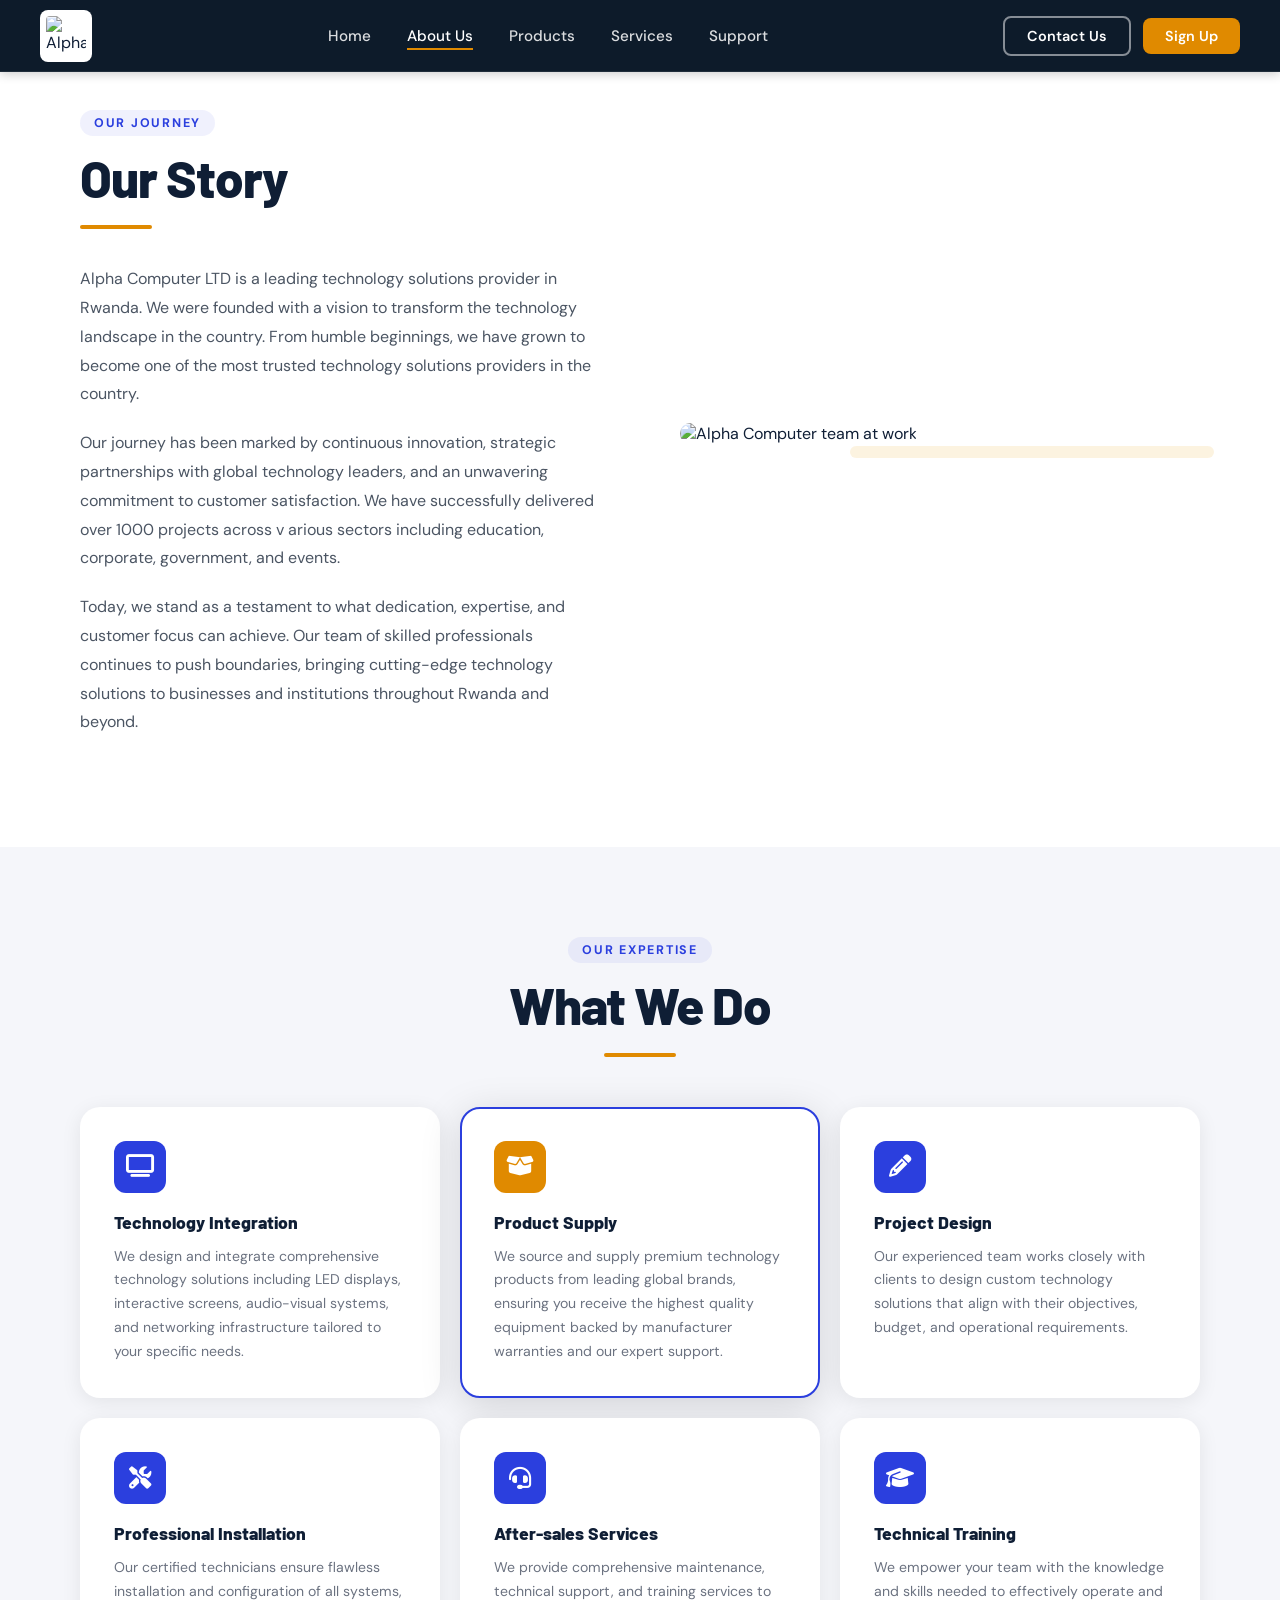
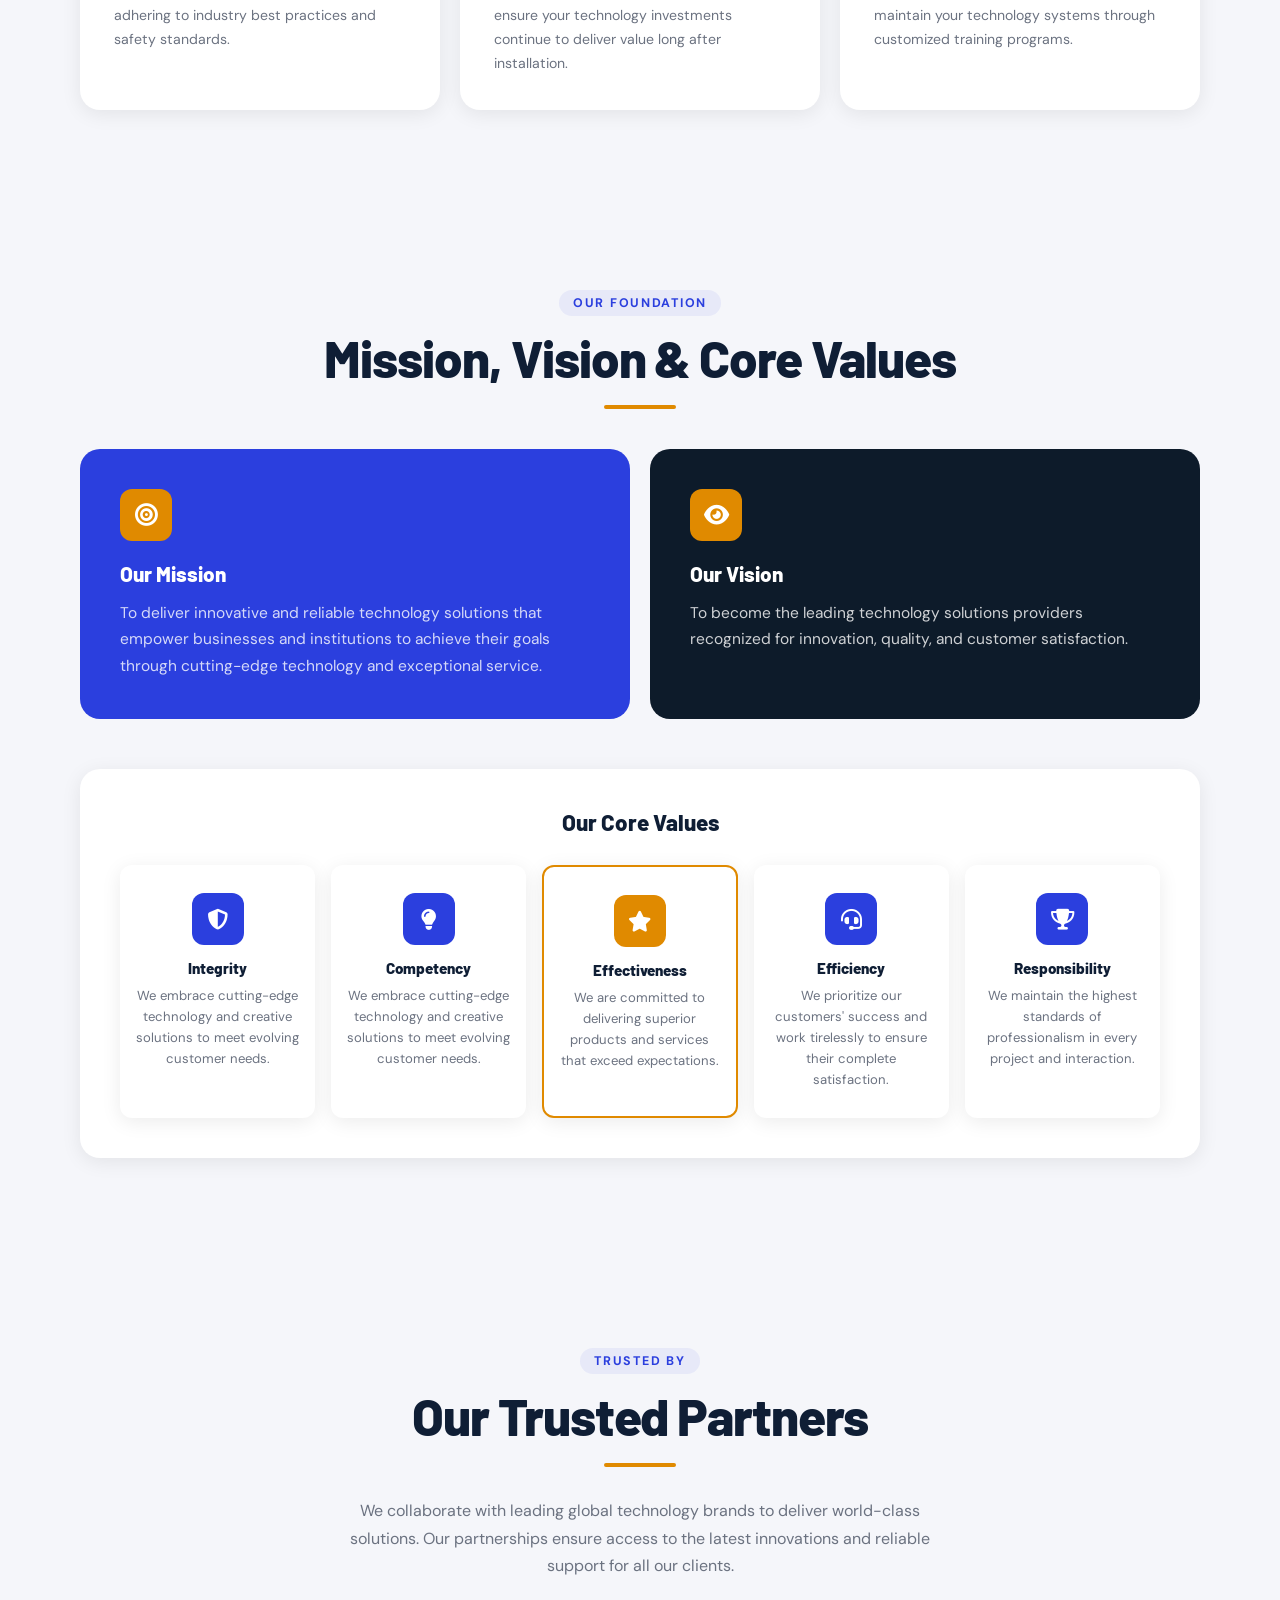
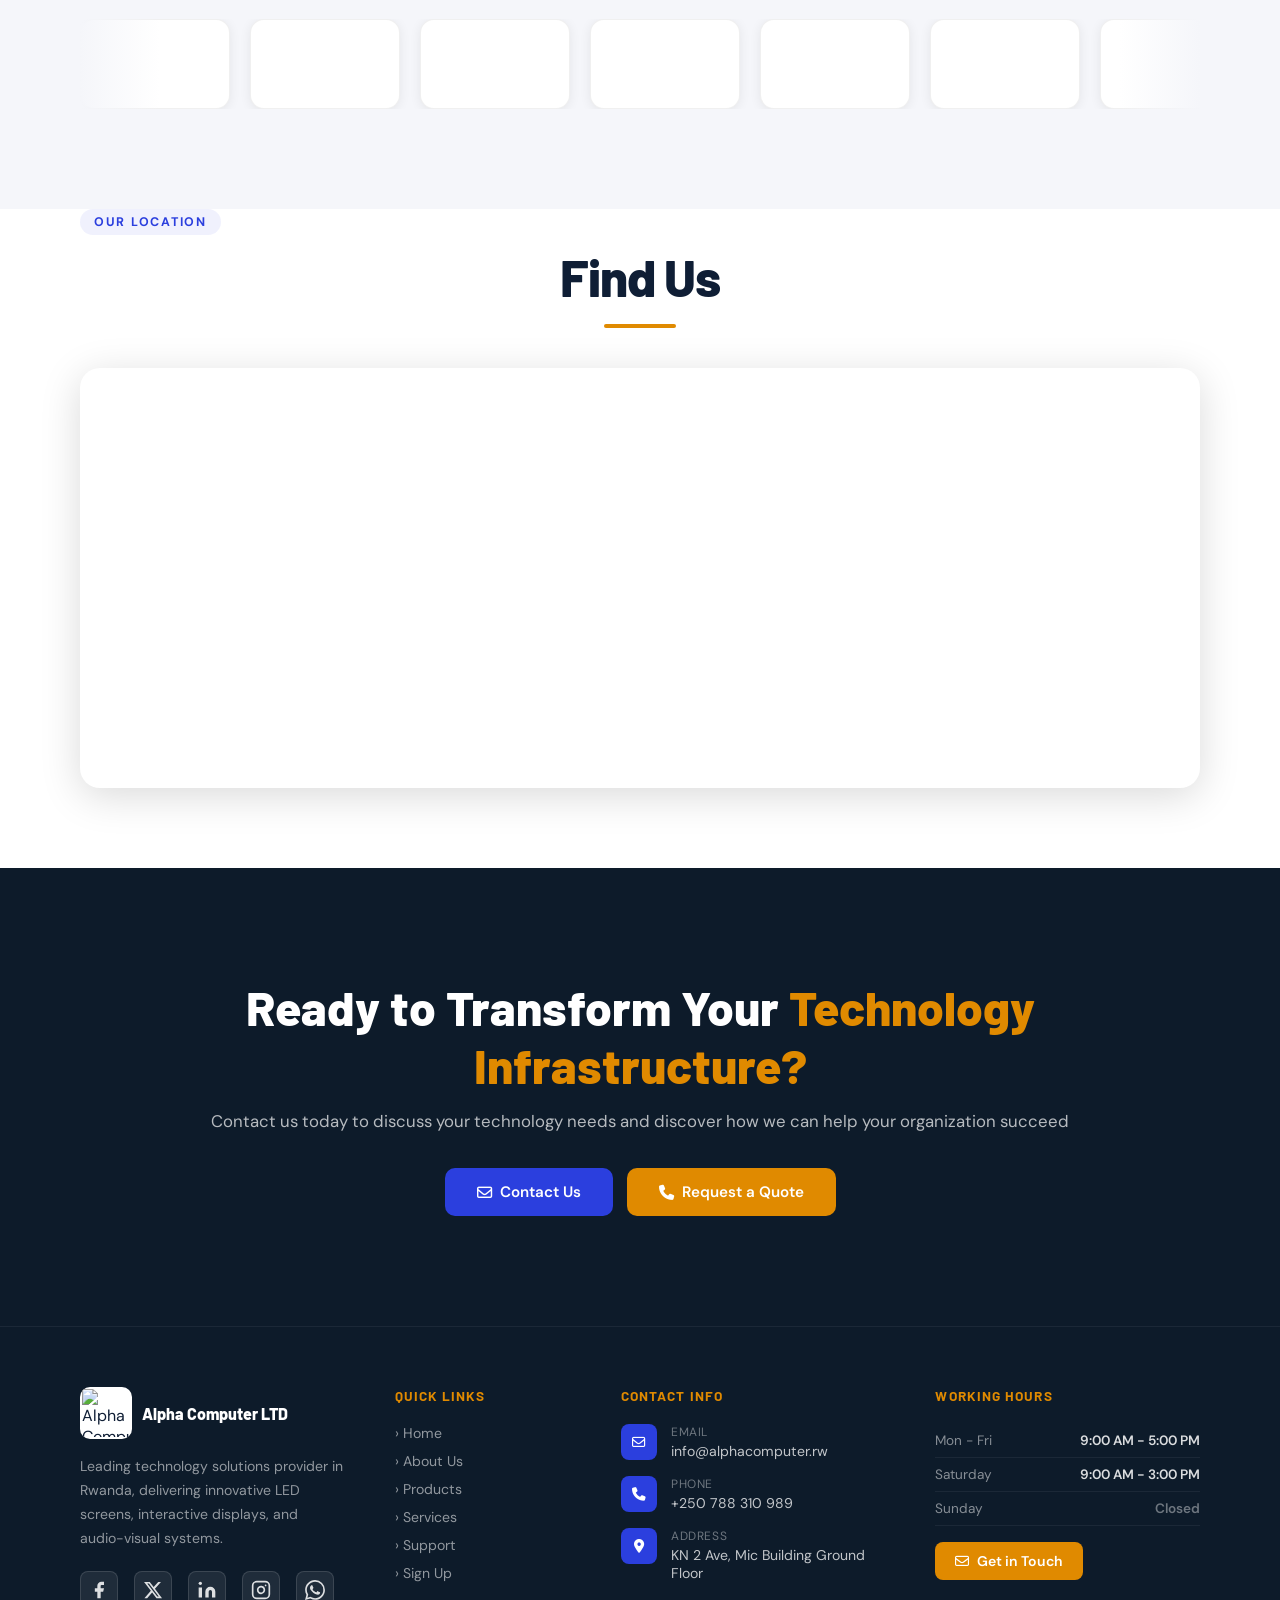
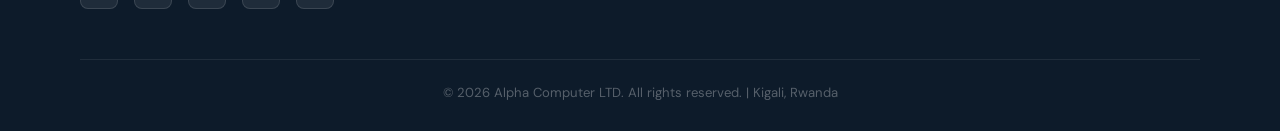
==== commit 6ff9f9a2: "first commit" ====
--- a/about.html
+++ b/about.html
@@ -58,6 +58,7 @@
     }
   }
   </script>
+  <link rel="stylesheet" href="https://cdnjs.cloudflare.com/ajax/libs/font-awesome/6.5.0/css/all.min.css">
   <link rel="stylesheet" href="styles.css"/>
 </head>
 <body>
@@ -99,32 +100,32 @@
   </div>
   <div class="expertise-grid">
     <div class="expertise-card animate-on-scroll">
-      <div class="expertise-icon">🖥️</div>
+      <div class="expertise-icon"><i class="fa-solid fa-tv"></i></div>
       <h3>Technology Integration</h3>
       <p>We design and integrate comprehensive technology solutions including LED displays, interactive screens, audio-visual systems, and networking infrastructure tailored to your specific needs.</p>
     </div>
     <div class="expertise-card featured animate-on-scroll">
-      <div class="expertise-icon">📦</div>
+      <div class="expertise-icon"><i class="fa-solid fa-box-open"></i></div>
       <h3>Product Supply</h3>
       <p>We source and supply premium technology products from leading global brands, ensuring you receive the highest quality equipment backed by manufacturer warranties and our expert support.</p>
     </div>
     <div class="expertise-card animate-on-scroll">
-      <div class="expertise-icon">✏️</div>
+      <div class="expertise-icon"><i class="fa-solid fa-pencil"></i></div>
       <h3>Project Design</h3>
       <p>Our experienced team works closely with clients to design custom technology solutions that align with their objectives, budget, and operational requirements.</p>
     </div>
     <div class="expertise-card animate-on-scroll">
-      <div class="expertise-icon">🔧</div>
+      <div class="expertise-icon"><i class="fa-solid fa-screwdriver-wrench"></i></div>
       <h3>Professional Installation</h3>
       <p>Our certified technicians ensure flawless installation and configuration of all systems, adhering to industry best practices and safety standards.</p>
     </div>
     <div class="expertise-card animate-on-scroll">
-      <div class="expertise-icon">🎧</div>
+      <div class="expertise-icon"><i class="fa-solid fa-headset"></i></div>
       <h3>After-sales Services</h3>
       <p>We provide comprehensive maintenance, technical support, and training services to ensure your technology investments continue to deliver value long after installation.</p>
     </div>
     <div class="expertise-card animate-on-scroll">
-      <div class="expertise-icon">🎓</div>
+      <div class="expertise-icon"><i class="fa-solid fa-graduation-cap"></i></div>
       <h3>Technical Training</h3>
       <p>We empower your team with the knowledge and skills needed to effectively operate and maintain your technology systems through customized training programs.</p>
     </div>
@@ -140,12 +141,12 @@
   </div>
   <div class="mvv-cards" style="margin-top:40px">
     <div class="mvv-card mission animate-on-scroll">
-      <div class="mvv-icon">🎯</div>
+      <div class="mvv-icon"><i class="fa-solid fa-bullseye"></i></div>
       <h3>Our Mission</h3>
       <p>To deliver innovative and reliable technology solutions that empower businesses and institutions to achieve their goals through cutting-edge technology and exceptional service.</p>
     </div>
     <div class="mvv-card vision animate-on-scroll">
-      <div class="mvv-icon">👁️</div>
+      <div class="mvv-icon"><i class="fa-solid fa-eye"></i></div>
       <h3>Our Vision</h3>
       <p>To become the leading technology solutions providers recognized for innovation, quality, and customer satisfaction.</p>
     </div>
@@ -155,27 +156,27 @@
     <h3 style="text-align:center;margin-bottom:30px;font-size:1.4rem">Our Core Values</h3>
     <div class="values-grid">
       <div class="value-card animate-on-scroll">
-        <div class="value-icon">🛡️</div>
+        <div class="value-icon"><i class="fa-solid fa-shield-halved"></i></div>
         <h4>Integrity</h4>
         <p>We embrace cutting-edge technology and creative solutions to meet evolving customer needs.</p>
       </div>
       <div class="value-card animate-on-scroll">
-        <div class="value-icon">💡</div>
+        <div class="value-icon"><i class="fa-solid fa-lightbulb"></i></div>
         <h4>Competency</h4>
         <p>We embrace cutting-edge technology and creative solutions to meet evolving customer needs.</p>
       </div>
       <div class="value-card animate-on-scroll" style="border:2px solid var(--orange)">
-        <div class="value-icon" style="background:var(--orange)">⭐</div>
+        <div class="value-icon" style="background:var(--orange)"><i class="fa-solid fa-star"></i></div>
         <h4>Effectiveness</h4>
         <p>We are committed to delivering superior products and services that exceed expectations.</p>
       </div>
       <div class="value-card animate-on-scroll">
-        <div class="value-icon">🎧</div>
+        <div class="value-icon"><i class="fa-solid fa-headset"></i></div>
         <h4>Efficiency</h4>
         <p>We prioritize our customers' success and work tirelessly to ensure their complete satisfaction.</p>
       </div>
       <div class="value-card animate-on-scroll">
-        <div class="value-icon">🏆</div>
+        <div class="value-icon"><i class="fa-solid fa-trophy"></i></div>
         <h4>Responsibility</h4>
         <p>We maintain the highest standards of professionalism in every project and interaction.</p>
       </div>
@@ -218,8 +219,8 @@
   <h2>Ready to Transform Your <span>Technology Infrastructure?</span></h2>
   <p>Contact us today to discuss your technology needs and discover how we can help your organization succeed</p>
   <div class="cta-btns">
-    <a href="support.html"><button class="btn-primary" style="padding:14px 32px">✉ Contact Us</button></a>
-    <a href="support.html"><button class="btn-secondary" style="padding:14px 32px">📞 Request a Quote</button></a>
+    <a href="support.html"><button class="btn-primary" style="padding:14px 32px"><i class="fa-regular fa-envelope"></i> Contact Us</button></a>
+    <a href="support.html"><button class="btn-secondary" style="padding:14px 32px"><i class="fa-solid fa-phone"></i> Request a Quote</button></a>
   </div>
 </section>
 
@@ -263,4 +264,4 @@
 });
 </script>
 </body>
-</html>
+</html>
--- a/styles.css
+++ b/styles.css
@@ -591,6 +591,7 @@
 .mvv-card.vision { background: var(--blue-dark); }
 
 .mvv-icon {
+  color: white;
   width: 52px; height: 52px;
   background: var(--orange);
   border-radius: 12px;
@@ -622,6 +623,7 @@
 .value-card:hover { transform: translateY(-4px); box-shadow: var(--shadow-lg); }
 
 .value-icon {
+  color: white;
   width: 52px; height: 52px;
   background: var(--blue-primary);
   border-radius: 12px;
@@ -1218,6 +1220,7 @@
 .expertise-card.featured .expertise-icon { background: var(--orange); }
 
 .expertise-icon {
+  color: white;
   width: 52px; height: 52px;
   background: var(--blue-primary);
   border-radius: 12px;
@@ -1649,4 +1652,4 @@
 
 /* hidden filter section */
 .filter-section { display: none; }
-.filter-section.active { display: block; }
+.filter-section.active { display: block; }
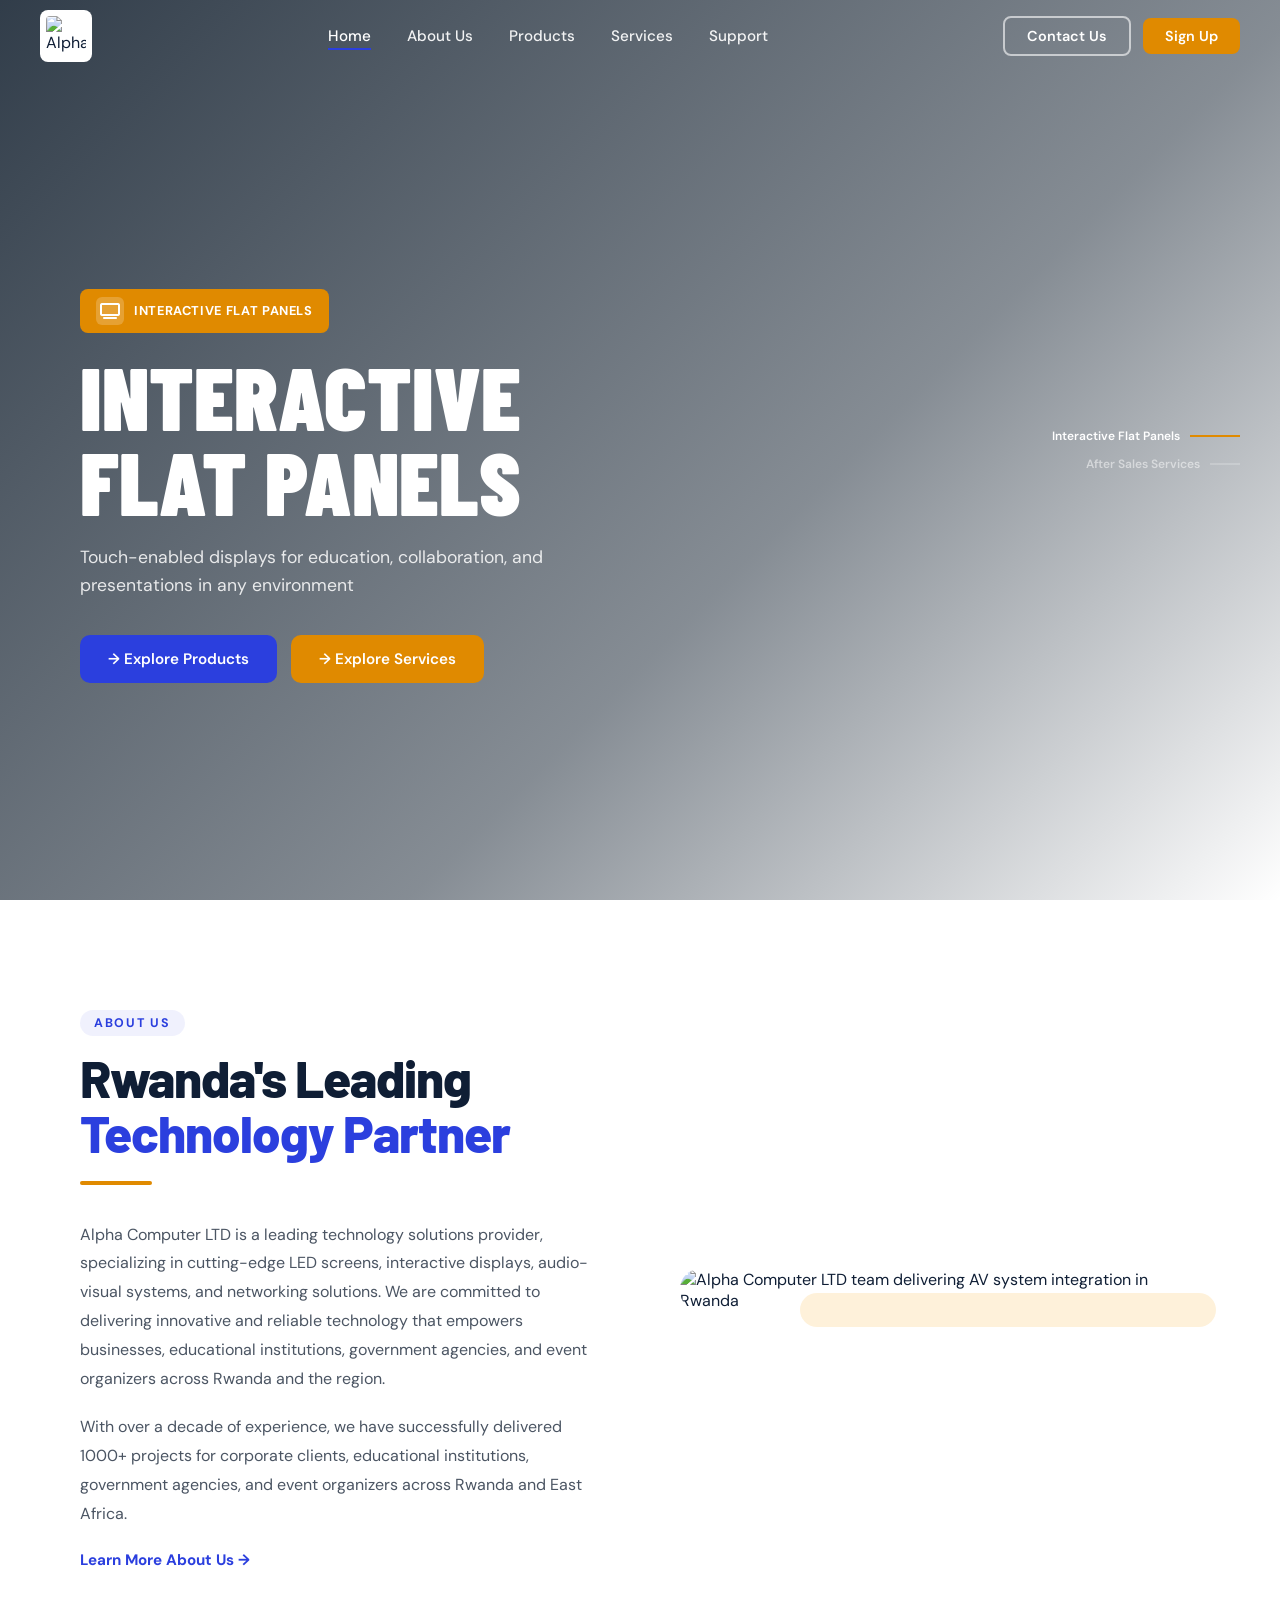
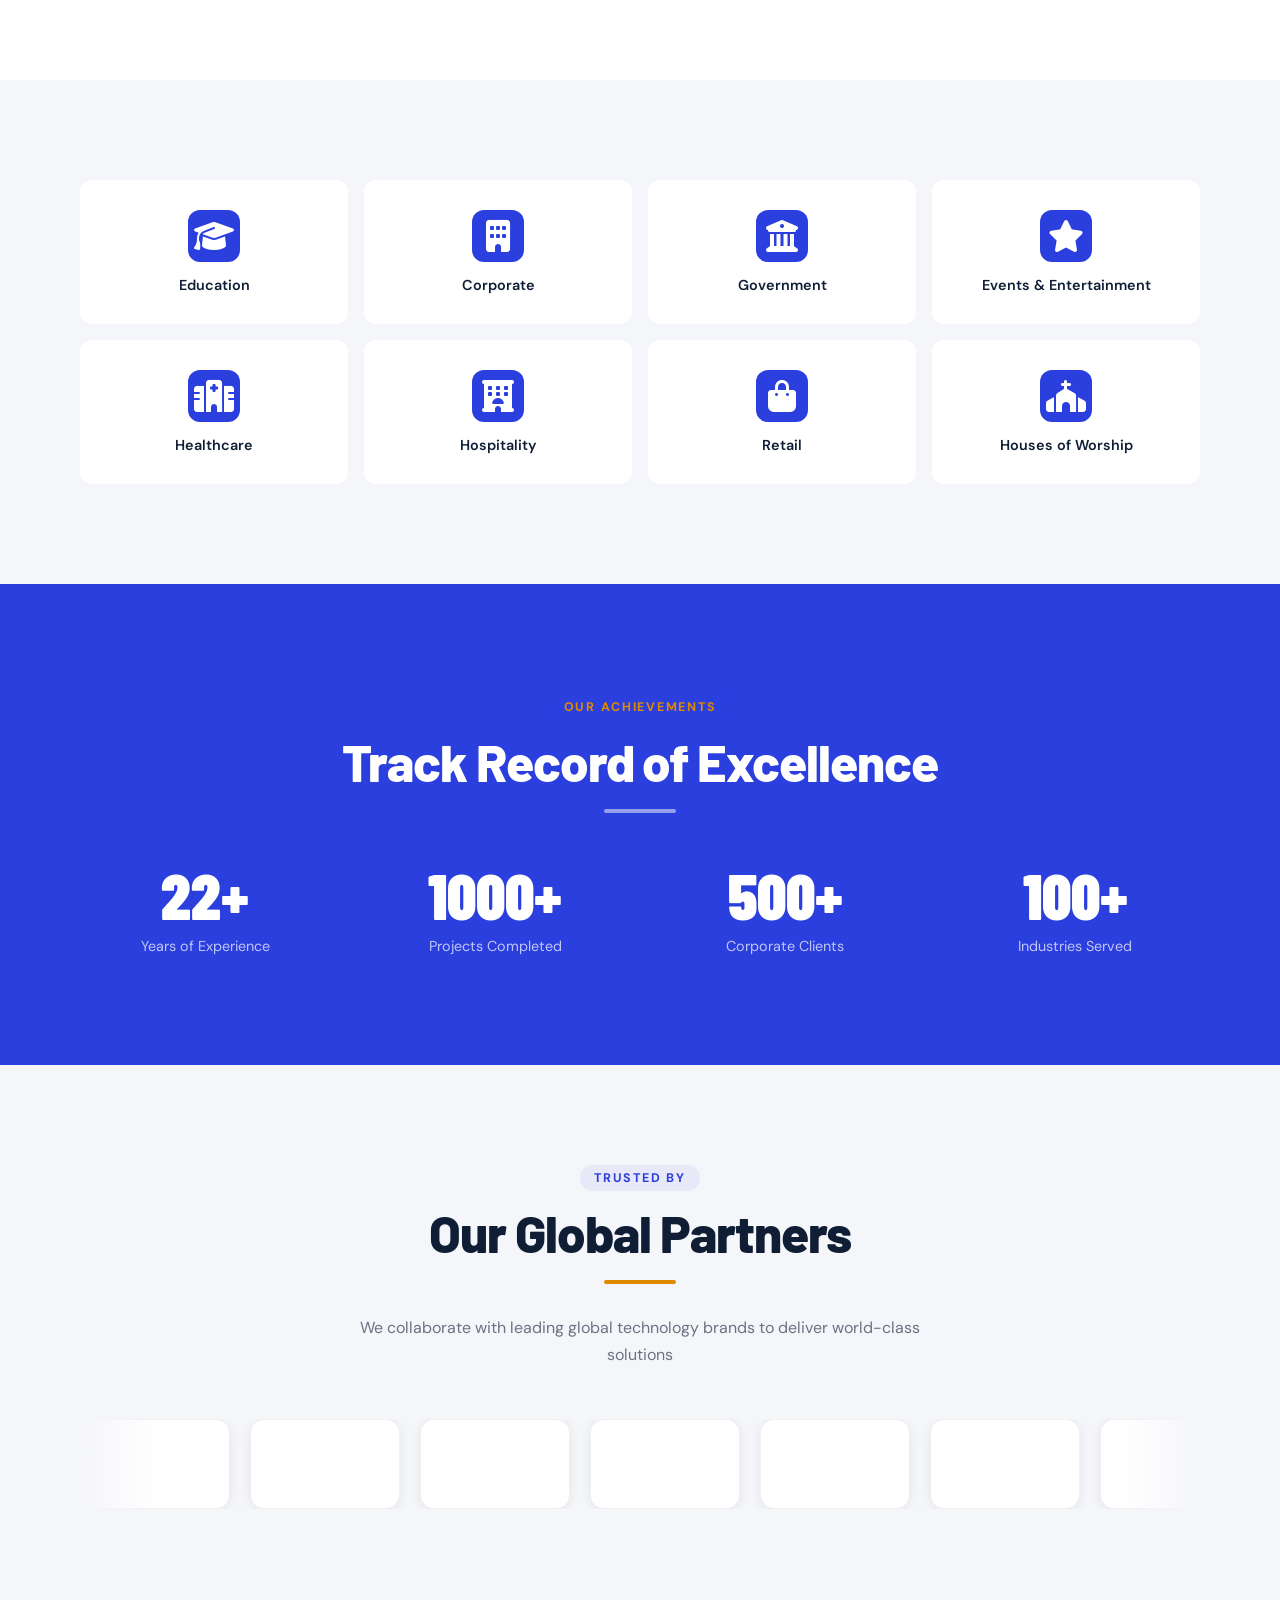
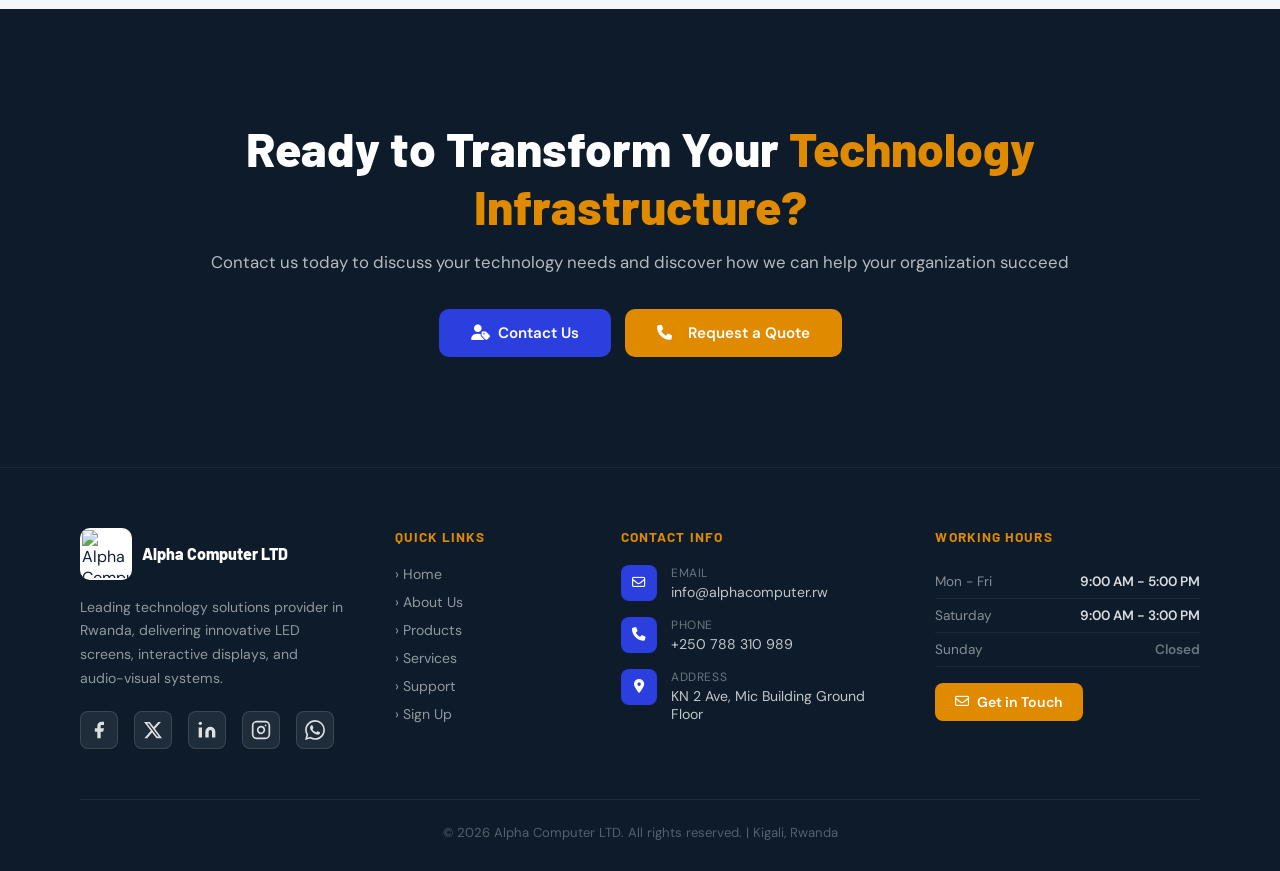
==== commit 55953572: "index" ====
--- a/about.html
+++ b/about.html
@@ -3,62 +3,137 @@
 <head>
   <meta charset="UTF-8"/>
   <meta name="viewport" content="width=device-width, initial-scale=1.0"/>
-  <title>About Us | Alpha Computer LTD - AV Integration Company in Rwanda</title>
-  <meta name="description" content="Learn about Alpha Computer LTD , Rwanda's leading AV system integration company with 22+ years of experience, 1000+ completed projects, and partnerships with global technology brands like Cisco, Bosch, and Sennheiser."/>
-  <meta name="keywords" content="Alpha Computer LTD about, AV company Rwanda, technology solutions provider Kigali, Alpha Computer LTD, audio visual company Rwanda"/>
+  <title>Alpha Computer LTD | AV System Integration & Technology Solutions in Rwanda</title>
+  <meta name="description" content="Alpha Computer LTD  is Rwanda's leading AV system integration company. We supply and install LED screens, smart classrooms, meeting room AV, control rooms, networking, and digital signage across Rwanda and East Africa."/>
+  <meta name="keywords" content="AV system integration Rwanda, audio visual solutions Kigali, LED screen Rwanda, smart classroom Rwanda, meeting room AV Rwanda, digital signage Rwanda, control room setup Kigali, networking solutions Rwanda, Alpha Computer LTD"/>
   <meta name="robots" content="index, follow"/>
   <meta name="author" content="Alpha Computer LTD"/>
-  <link rel="canonical" href="https://www.alphacomputer.rw/about.html"/>
-
-  <!-- Open Graph -->
+  <link rel="stylesheet" href="https://cdnjs.cloudflare.com/ajax/libs/font-awesome/6.5.0/css/all.min.css">
+  <link rel="canonical" href="https://www.alphacomputer.rw/index.html"/>
+
+  <!-- Open Graph / Facebook -->
   <meta property="og:type" content="website"/>
-  <meta property="og:url" content="https://www.alphacomputer.rw/about.html"/>
-  <meta property="og:title" content="About Alpha Computer LTD | Rwanda's AV Integration Experts"/>
-  <meta property="og:description" content="22+ years of experience delivering AV, networking, and technology solutions to 500+ corporate clients across Rwanda and East Africa."/>
-  <meta property="og:image" content="https://www.alphacomputer.rw/images/about us.jpg"/>
+  <meta property="og:url" content="https://www.alphacomputer.rw/"/>
+  <meta property="og:title" content="Alpha Computer LTD | AV System Integration Rwanda"/>
+  <meta property="og:description" content="Rwanda's leading AV system integration company. LED screens, smart classrooms, boardroom AV, control rooms, networking & digital signage solutions."/>
+  <meta property="og:image" content="https://www.alphacomputer.rw/images/leading picture.jpg"/>
+  <meta property="og:locale" content="en_RW"/>
   <meta property="og:site_name" content="Alpha Computer LTD"/>
 
   <!-- Twitter Card -->
   <meta name="twitter:card" content="summary_large_image"/>
-  <meta name="twitter:title" content="About Alpha Computer LTD | Rwanda's AV Integration Experts"/>
-  <meta name="twitter:description" content="22+ years of experience. 1000+ projects. Rwanda's most trusted AV and technology solutions provider."/>
-  <meta name="twitter:image" content="https://www.alphacomputer.rw/images/about us.jpg"/>
-
-  <!-- AEO: Organization Schema -->
+  <meta name="twitter:site" content="@alpha_computer_"/>
+  <meta name="twitter:title" content="Alpha Computer LTD | AV System Integration Rwanda"/>
+  <meta name="twitter:description" content="Rwanda's leading AV system integration company. LED screens, smart classrooms, boardroom AV, control rooms & networking solutions."/>
+  <meta name="twitter:image" content="https://www.alphacomputer.rw/images/leading picture.jpg"/>
+
+  <!-- AEO: LocalBusiness + Organization Schema -->
   <script type="application/ld+json">
   {
     "@context": "https://schema.org",
-    "@type": "AboutPage",
-    "name": "About Alpha Computer LTD",
-    "url": "https://www.alphacomputer.rw/about.html",
-    "description": "Alpha Computer LTD is Rwanda's leading AV system integration and technology solutions provider with over 22 years of experience.",
-    "mainEntity": {
-      "@type": "Organization",
-      "@id": "https://www.alphacomputer.rw/#organization",
-      "name": "Alpha Computer LTD",
-      "alternateName": "Alpha Computer LTD",
-      "foundingDate": "2002",
-      "numberOfEmployees": {"@type": "QuantitativeValue", "minValue": 10},
-      "url": "https://www.alphacomputer.rw",
-      "logo": "https://www.alphacomputer.rw/images/logo2.jpg",
-      "telephone": "+250788310989",
-      "email": "info@alphacomputer.rw",
-      "address": {
-        "@type": "PostalAddress",
-        "streetAddress": "KN 2 Ave, Mic Building Ground Floor",
-        "addressLocality": "Kigali",
-        "addressCountry": "RW"
+    "@graph": [
+      {
+        "@type": "LocalBusiness",
+        "@id": "https://www.alphacomputer.rw/#localbusiness",
+        "name": "Alpha Computer LTD",
+        "alternateName": "Alpha Computer LTD",
+        "description": "Rwanda's leading AV system integration company specializing in LED screens, smart classrooms, audio-visual systems, meeting room AV, control rooms, networking, digital signage, and cybersecurity solutions.",
+        "url": "https://www.alphacomputer.rw",
+        "logo": "https://www.alphacomputer.rw/images/logo2.jpg",
+        "image": "https://www.alphacomputer.rw/images/leading picture.jpg",
+        "telephone": "+250788310989",
+        "email": "info@alphacomputer.rw",
+        "foundingDate": "2002",
+        "address": {
+          "@type": "PostalAddress",
+          "streetAddress": "KN 2 Ave, Mic Building Ground Floor",
+          "addressLocality": "Kigali",
+          "addressCountry": "RW"
+        },
+        "geo": {
+          "@type": "GeoCoordinates",
+          "latitude": -1.94995,
+          "longitude": 30.01883
+        },
+        "areaServed": ["Rwanda", "East Africa"],
+        "priceRange": "$$",
+        "sameAs": [
+          "https://www.facebook.com/profile.php?id=61554153129881",
+          "https://twitter.com/alpha_computer_",
+          "https://www.linkedin.com/in/alpha-computer-ltd-0b9b422a3/",
+          "https://instagram.com/alphacomputer106"
+        ],
+        "openingHoursSpecification": {
+          "@type": "OpeningHoursSpecification",
+          "dayOfWeek": ["Monday","Tuesday","Wednesday","Thursday","Friday"],
+          "opens": "08:00",
+          "closes": "18:00"
+        },
+        "hasOfferCatalog": {
+          "@type": "OfferCatalog",
+          "name": "AV & Technology Solutions",
+          "itemListElement": [
+            {"@type": "Offer", "itemOffered": {"@type": "Service", "name": "AV System Integration"}},
+            {"@type": "Offer", "itemOffered": {"@type": "Service", "name": "Smart Classroom Setup"}},
+            {"@type": "Offer", "itemOffered": {"@type": "Service", "name": "Meeting Room AV Solutions"}},
+            {"@type": "Offer", "itemOffered": {"@type": "Service", "name": "LED Screen Supply & Installation"}},
+            {"@type": "Offer", "itemOffered": {"@type": "Service", "name": "Control Room Setup"}},
+            {"@type": "Offer", "itemOffered": {"@type": "Service", "name": "Digital Signage Deployment"}},
+            {"@type": "Offer", "itemOffered": {"@type": "Service", "name": "Enterprise Networking Infrastructure"}},
+            {"@type": "Offer", "itemOffered": {"@type": "Service", "name": "Cybersecurity Integration"}},
+            {"@type": "Offer", "itemOffered": {"@type": "Service", "name": "Power Protection Systems"}},
+            {"@type": "Offer", "itemOffered": {"@type": "Service", "name": "Technical Training"}}
+          ]
+        }
       },
-      "sameAs": [
-        "https://www.facebook.com/profile.php?id=61554153129881",
-        "https://twitter.com/alpha_computer_",
-        "https://www.linkedin.com/in/alpha-computer-ltd-0b9b422a3/",
-        "https://instagram.com/alphacomputer106"
-      ]
-    }
+      {
+        "@type": "FAQPage",
+        "mainEntity": [
+          {
+            "@type": "Question",
+            "name": "What AV services does Alpha Computer LTD offer in Rwanda?",
+            "acceptedAnswer": {
+              "@type": "Answer",
+              "text": "Alpha Computer LTD provides full AV system integration services in Rwanda including LED screen supply and installation, smart classroom setup, meeting room and boardroom AV solutions, control room design, digital signage deployment, stage lighting, and interactive flat panel installation."
+            }
+          },
+          {
+            "@type": "Question",
+            "name": "Where is Alpha Computer LTD located?",
+            "acceptedAnswer": {
+              "@type": "Answer",
+              "text": "Alpha Computer LTD is located at KN 2 Ave, Mic Building Ground Floor, Kigali, Rwanda. You can reach us at +250 788 310 989 or info@alphacomputer.rw."
+            }
+          },
+          {
+            "@type": "Question",
+            "name": "Does Alpha Computer LTD install smart classrooms in Rwanda?",
+            "acceptedAnswer": {
+              "@type": "Answer",
+              "text": "Yes. Alpha Computer LTD designs and installs complete smart classroom solutions across Rwanda, including interactive flat panels, audio systems, projectors, visualizers, classroom management software, and structured cabling."
+            }
+          },
+          {
+            "@type": "Question",
+            "name": "What brands does Alpha Computer LTD work with?",
+            "acceptedAnswer": {
+              "@type": "Answer",
+              "text": "Alpha Computer LTD partners with leading global technology brands including Cisco, Bosch, Sennheiser, LG, Dell, HP, Microsoft, Absen, Horion, Televic, Ruckus Networks, and many more."
+            }
+          },
+          {
+            "@type": "Question",
+            "name": "How many projects has Alpha Computer LTD completed?",
+            "acceptedAnswer": {
+              "@type": "Answer",
+              "text": "Alpha Computer LTD has completed over 1000 projects for corporate clients, educational institutions, government agencies, and event organizers across Rwanda and East Africa over 22+ years of operation."
+            }
+          }
+        ]
+      }
+    ]
   }
   </script>
-  <link rel="stylesheet" href="https://cdnjs.cloudflare.com/ajax/libs/font-awesome/6.5.0/css/all.min.css">
   <link rel="stylesheet" href="styles.css"/>
 </head>
 <body>
@@ -66,151 +141,120 @@
 <div id="navbar-container"></div>
 <div id="mobile-nav-container"></div>
 
-
-<!-- PAGE HERO -->
-
-<!-- OUR STORY -->
-<section class="story-section">
-  <div class="story-grid">
+<!-- HERO (sits at very top, navbar overlays it) -->
+<section class="hero" id="home">
+  <div class="hero-slides">
+    <div class="hero-slide active" style="background-image: url('images/Futuristic smart panel in office.png')"></div>
+    <div class="hero-slide" style="background-image: url('images/services_hero.jpg')"></div>
+  </div>
+
+  <div class="hero-content">
+    <div class="hero-badge" id="hero-badge">
+      <div class="badge-icon"><i class="fa-solid fa-tv"></i></div>
+      <span id="hero-badge-text">Interactive Flat Panels</span>
+    </div>
+    <h1 id="hero-title">Interactive<br>Flat Panels</h1>
+    <p id="hero-desc">Touch-enabled displays for education, collaboration, and presentations in any environment</p>
+    <div class="hero-btns">
+      <a href="products.html"><button class="btn-primary">→ Explore Products</button></a>
+      <a href="services.html"><button class="btn-secondary">→ Explore Services</button></a>
+    </div>
+  </div>
+
+  <div class="hero-indicators" id="hero-indicators"></div>
+</section>
+
+<!-- ABOUT -->
+<section class="about-section" id="about">
+  <div class="about-grid">
     <div class="about-text animate-on-scroll">
-      <div class="section-label">OUR JOURNEY</div>
-      <h2 class="section-title">Our Story</h2>
+      <div class="section-label">ABOUT US</div>
+      <h2 class="section-title">Rwanda's Leading <span class="accent">Technology Partner</span></h2>
       <div class="section-divider"></div>
-      <p>Alpha Computer LTD is a leading technology solutions provider in Rwanda. We were founded with a 
-        vision to transform the technology landscape in the country. From humble beginnings, we have grown to become one of the most 
-        trusted technology solutions providers in the country.</p>
-      <p>Our journey has been marked by continuous innovation, strategic partnerships with global technology leaders, and an unwavering 
-        commitment to customer satisfaction. We have successfully delivered over 1000 projects across v
-        arious sectors including education, corporate, government, and events.</p>
-      <p>Today, we stand as a testament to what dedication, expertise, and customer focus can achieve. Our team of skilled professionals 
-        continues to push boundaries, bringing cutting-edge technology solutions to businesses and institutions throughout Rwanda and beyond.</p>
-    </div>
-    <div class="story-img-wrap animate-on-scroll">
-      <img src="images/logo2.jpg" alt="Alpha Computer team at work"/>
-    </div>
-  </div>
-</section>
-
-<!-- WHAT WE DO -->
-<section class="what-we-do">
-  <div style="text-align:center">
-    <div class="section-label">OUR EXPERTISE</div>
-    <h2 class="section-title">What We Do</h2>
-    <div class="section-divider center"></div>
-  </div>
-  <div class="expertise-grid">
-    <div class="expertise-card animate-on-scroll">
-      <div class="expertise-icon"><i class="fa-solid fa-tv"></i></div>
-      <h3>Technology Integration</h3>
-      <p>We design and integrate comprehensive technology solutions including LED displays, interactive screens, audio-visual systems, and networking infrastructure tailored to your specific needs.</p>
-    </div>
-    <div class="expertise-card featured animate-on-scroll">
-      <div class="expertise-icon"><i class="fa-solid fa-box-open"></i></div>
-      <h3>Product Supply</h3>
-      <p>We source and supply premium technology products from leading global brands, ensuring you receive the highest quality equipment backed by manufacturer warranties and our expert support.</p>
-    </div>
-    <div class="expertise-card animate-on-scroll">
-      <div class="expertise-icon"><i class="fa-solid fa-pencil"></i></div>
-      <h3>Project Design</h3>
-      <p>Our experienced team works closely with clients to design custom technology solutions that align with their objectives, budget, and operational requirements.</p>
-    </div>
-    <div class="expertise-card animate-on-scroll">
-      <div class="expertise-icon"><i class="fa-solid fa-screwdriver-wrench"></i></div>
-      <h3>Professional Installation</h3>
-      <p>Our certified technicians ensure flawless installation and configuration of all systems, adhering to industry best practices and safety standards.</p>
-    </div>
-    <div class="expertise-card animate-on-scroll">
-      <div class="expertise-icon"><i class="fa-solid fa-headset"></i></div>
-      <h3>After-sales Services</h3>
-      <p>We provide comprehensive maintenance, technical support, and training services to ensure your technology investments continue to deliver value long after installation.</p>
-    </div>
-    <div class="expertise-card animate-on-scroll">
-      <div class="expertise-icon"><i class="fa-solid fa-graduation-cap"></i></div>
-      <h3>Technical Training</h3>
-      <p>We empower your team with the knowledge and skills needed to effectively operate and maintain your technology systems through customized training programs.</p>
-    </div>
-  </div>
-</section>
+      <p> Alpha Computer LTD is a leading technology solutions provider, specializing in cutting-edge LED screens, interactive displays, audio-visual systems, and networking solutions. We are committed to delivering innovative and reliable technology that empowers businesses, educational institutions, government agencies, and event organizers across Rwanda and the region.</p>
+      <p>With over a decade of experience, we have successfully delivered 1000+ projects for corporate clients, educational institutions, government agencies, and event organizers across Rwanda and East Africa.</p>
+      <a href="about.html" class="about-link">Learn More About Us →</a>
+    </div>
+    <div class="about-image-wrap animate-on-scroll">
+      <img src="images/leading picture.jpg" alt="Alpha Computer LTD team delivering AV system integration in Rwanda"/>
+    </div>
+  </div>
+</section>
+
+<!-- INDUSTRIES -->
+<section class="industries-section">
+  <div class="industries-grid">
+    <div class="industry-card animate-on-scroll">
+      <div class="industry-icon" style="color:white;font-size:2rem;"><i class="fa-solid fa-graduation-cap"></i></div>
+      <span>Education</span>
+    </div>
+    <div class="industry-card animate-on-scroll">
+      <div class="industry-icon" style="color:white;font-size:2rem;"><i class="fa-solid fa-building"></i></div>
+      <span>Corporate</span>
+    </div>
+    <div class="industry-card animate-on-scroll">
+      <div class="industry-icon" style="color:white;font-size:2rem;"><i class="fa-solid fa-building-columns"></i></div>
+      <span>Government</span>
+    </div>
+    <div class="industry-card animate-on-scroll">
+      <div class="industry-icon" style="color:white;font-size:2rem;"><i class="fa-solid fa-star"></i></div>
+      <span>Events & Entertainment</span>
+    </div>
+    <div class="industry-card animate-on-scroll">
+      <div class="industry-icon" style="color:white;font-size:2rem;"><i class="fa-solid fa-hospital"></i></div>
+      <span>Healthcare</span>
+    </div>
+    <div class="industry-card animate-on-scroll">
+      <div class="industry-icon" style="color:white;font-size:2rem;"><i class="fa-solid fa-hotel"></i></div>
+      <span>Hospitality</span>
+    </div>
+    <div class="industry-card animate-on-scroll">
+      <div class="industry-icon" style="color:white;font-size:2rem;"><i class="fa-solid fa-bag-shopping"></i></div>
+      <span>Retail</span>
+    </div>
+    <div class="industry-card animate-on-scroll">
+      <div class="industry-icon" style="color:white;font-size:2rem;"><i class="fa-solid fa-church"></i></div>
+      <span>Houses of Worship</span>
+    </div>
+  </div>
+</section>
+
+<!-- PRODUCTS & SERVICES DARK -->
 
 <!-- MISSION VISION VALUES -->
-<section class="mvv-section">
-  <div style="text-align:center">
-    <div class="section-label">OUR FOUNDATION</div>
-    <h2 class="section-title">Mission, Vision & Core Values</h2>
-    <div class="section-divider center"></div>
-  </div>
-  <div class="mvv-cards" style="margin-top:40px">
-    <div class="mvv-card mission animate-on-scroll">
-      <div class="mvv-icon"><i class="fa-solid fa-bullseye"></i></div>
-      <h3>Our Mission</h3>
-      <p>To deliver innovative and reliable technology solutions that empower businesses and institutions to achieve their goals through cutting-edge technology and exceptional service.</p>
-    </div>
-    <div class="mvv-card vision animate-on-scroll">
-      <div class="mvv-icon"><i class="fa-solid fa-eye"></i></div>
-      <h3>Our Vision</h3>
-      <p>To become the leading technology solutions providers recognized for innovation, quality, and customer satisfaction.</p>
-    </div>
-  </div>
-
-  <div style="background:white;border-radius:var(--radius-lg);padding:40px;margin-top:30px;box-shadow:var(--shadow)">
-    <h3 style="text-align:center;margin-bottom:30px;font-size:1.4rem">Our Core Values</h3>
-    <div class="values-grid">
-      <div class="value-card animate-on-scroll">
-        <div class="value-icon"><i class="fa-solid fa-shield-halved"></i></div>
-        <h4>Integrity</h4>
-        <p>We embrace cutting-edge technology and creative solutions to meet evolving customer needs.</p>
-      </div>
-      <div class="value-card animate-on-scroll">
-        <div class="value-icon"><i class="fa-solid fa-lightbulb"></i></div>
-        <h4>Competency</h4>
-        <p>We embrace cutting-edge technology and creative solutions to meet evolving customer needs.</p>
-      </div>
-      <div class="value-card animate-on-scroll" style="border:2px solid var(--orange)">
-        <div class="value-icon" style="background:var(--orange)"><i class="fa-solid fa-star"></i></div>
-        <h4>Effectiveness</h4>
-        <p>We are committed to delivering superior products and services that exceed expectations.</p>
-      </div>
-      <div class="value-card animate-on-scroll">
-        <div class="value-icon"><i class="fa-solid fa-headset"></i></div>
-        <h4>Efficiency</h4>
-        <p>We prioritize our customers' success and work tirelessly to ensure their complete satisfaction.</p>
-      </div>
-      <div class="value-card animate-on-scroll">
-        <div class="value-icon"><i class="fa-solid fa-trophy"></i></div>
-        <h4>Responsibility</h4>
-        <p>We maintain the highest standards of professionalism in every project and interaction.</p>
-      </div>
-    </div>
-  </div>
-</section>
-
-
-
-
-
-<!-- TRUSTED PARTNERS -->
-<section class="partners-section" style="background:var(--gray-light)">
+ <!-- STATS -->
+<section class="stats-section">
+  <div class="section-label orange">OUR ACHIEVEMENTS</div>
+  <h2 class="section-title">Track Record of Excellence</h2>
+  <div class="section-divider center"></div>
+  <div class="stats-grid">
+    <div class="stat-item animate-on-scroll">
+      <div class="stat-number">22+</div>
+      <div class="stat-label">Years of Experience</div>
+    </div>
+    <div class="stat-item animate-on-scroll">
+      <div class="stat-number">1000+</div>
+      <div class="stat-label">Projects Completed</div>
+    </div>
+    <div class="stat-item animate-on-scroll">
+      <div class="stat-number">500+</div>
+      <div class="stat-label">Corporate Clients</div>
+    </div>
+    <div class="stat-item animate-on-scroll">
+      <div class="stat-number">100+</div>
+      <div class="stat-label">Industries Served</div>
+    </div>
+  </div>
+</section>
+
+<!-- PARTNERS -->
+<section class="partners-section">
   <div class="section-label">TRUSTED BY</div>
-  <h2 class="section-title">Our Trusted Partners</h2>
+  <h2 class="section-title">Our Global Partners</h2>
   <div class="section-divider center"></div>
-  <p class="section-subtitle" style="text-align:center;margin:0 auto 10px">We collaborate with leading global technology brands to deliver world-class solutions. Our partnerships ensure access to the latest innovations and reliable support for all our clients.</p>
-  <div class="partners-track-wrap" style="margin-top:40px">
+  <p class="section-subtitle" style="text-align:center;margin:0 auto 30px">We collaborate with leading global technology brands to deliver world-class solutions</p>
+  <div class="partners-track-wrap">
     <div class="partners-track" id="partners-track"></div>
-  </div>
-</section>
-
-
-<section class="map-section">
-  <div class="section-label" style="text-align:center">OUR LOCATION</div>
-  <h2 class="section-title" style="text-align:center">Find Us</h2>
-  <div class="section-divider center"></div>
-  <div class="map-container">
-    <iframe
-      src="https://www.google.com/maps/embed?pb=!1m18!1m12!1m3!1d127672.47939443773!2d30.01883!3d-1.94995!2m3!1f0!2f0!3f0!3m2!1i1024!2i768!4f13.1!3m3!1m2!1s0x19dca4258ed8e797%3A0xe4d5e0088bf8cdd2!2sKigali%2C%20Rwanda!5e0!3m2!1sen!2sus!4v1700000000000!5m2!1sen!2sus"
-      allowfullscreen=""
-      loading="lazy"
-      referrerpolicy="no-referrer-when-downgrade">
-    </iframe>
   </div>
 </section>
 
@@ -219,24 +263,69 @@
   <h2>Ready to Transform Your <span>Technology Infrastructure?</span></h2>
   <p>Contact us today to discuss your technology needs and discover how we can help your organization succeed</p>
   <div class="cta-btns">
-    <a href="support.html"><button class="btn-primary" style="padding:14px 32px"><i class="fa-regular fa-envelope"></i> Contact Us</button></a>
-    <a href="support.html"><button class="btn-secondary" style="padding:14px 32px"><i class="fa-solid fa-phone"></i> Request a Quote</button></a>
-  </div>
-</section>
-
-
+    <a href="https://wa.me/+250788310989" target="_blank">
+  <button class="btn-primary" style="padding:14px 32px">
+    <i class="fa-solid fa-user-tag"></i> Contact Us
+  </button>
+</a>
+<a href="https://wa.me/+250788310989" target="_blank">
+  <button class="btn-secondary" style="padding:14px 32px">
+    <i class="fa-solid fa-phone" style="margin-right:8px;"></i>
+    Request a Quote
+  </button>
+</a>  </div>
+</section>
 
 <div id="footer-container"></div>
 
 <script src="shared.js"></script>
 <script>
-document.getElementById('navbar-container').innerHTML = getNavbar('About Us');
+// Inject navbar & footer
+document.getElementById('navbar-container').innerHTML = getNavbar('Home');
 document.getElementById('footer-container').innerHTML = getFooter();
-initNavbarScroll(false);
+
+// Init navbar
+initNavbarScroll(true);
 initScrollAnimations();
 
+// Hero slides data
+const slides = [
+  { badge: '<i class="fa-solid fa-tv"></i>', badgeText: 'Interactive Flat Panels', title: 'Interactive<br>Flat Panels', desc: 'Touch-enabled displays for education, collaboration, and presentations in any environment' },
+  { badge: '<i class="fa-solid fa-screwdriver-wrench"></i>', badgeText: 'After Sales Services', title: 'After Sales<br> Services', desc: 'From installation to maintenance and training — expert support every step of the way' },
+];
+
+let currentSlide = 0;
+const slideEls = document.querySelectorAll('.hero-slide');
+const indicatorsEl = document.getElementById('hero-indicators');
+
+// Build indicators
+slides.forEach((s, i) => {
+  const ind = document.createElement('div');
+  ind.className = 'hero-indicator' + (i === 0 ? ' active' : '');
+  ind.innerHTML = `<span>${s.title.replace('<br>', ' ')}</span><div class="hero-indicator-line"></div>`;
+  ind.onclick = () => goToSlide(i);
+  indicatorsEl.appendChild(ind);
+});
+
+function goToSlide(n) {
+  slideEls[currentSlide].classList.remove('active');
+  document.querySelectorAll('.hero-indicator')[currentSlide].classList.remove('active');
+  currentSlide = n;
+  slideEls[currentSlide].classList.add('active');
+  document.querySelectorAll('.hero-indicator')[currentSlide].classList.add('active');
+  const s = slides[currentSlide];
+  document.querySelector('.badge-icon').innerHTML = s.badge;
+  document.getElementById('hero-badge-text').textContent = s.badgeText;
+  document.getElementById('hero-title').innerHTML = s.title;
+  document.getElementById('hero-desc').textContent = s.desc;
+}
+
+setInterval(() => goToSlide((currentSlide + 1) % slides.length), 6000);
+
+// Partners carousel with real logos
 const partners = [
   { name: "Absen", logo: "images/partners/absen.png" },
+  { name: "Dell", logo: "images/partners/dell.png" },
   { name: "Horion", logo: "images/partners/horion.png" },
   { name: "HP", logo: "images/partners/hp.png" },
   { name: "LG", logo: "images/partners/lg.png" },
